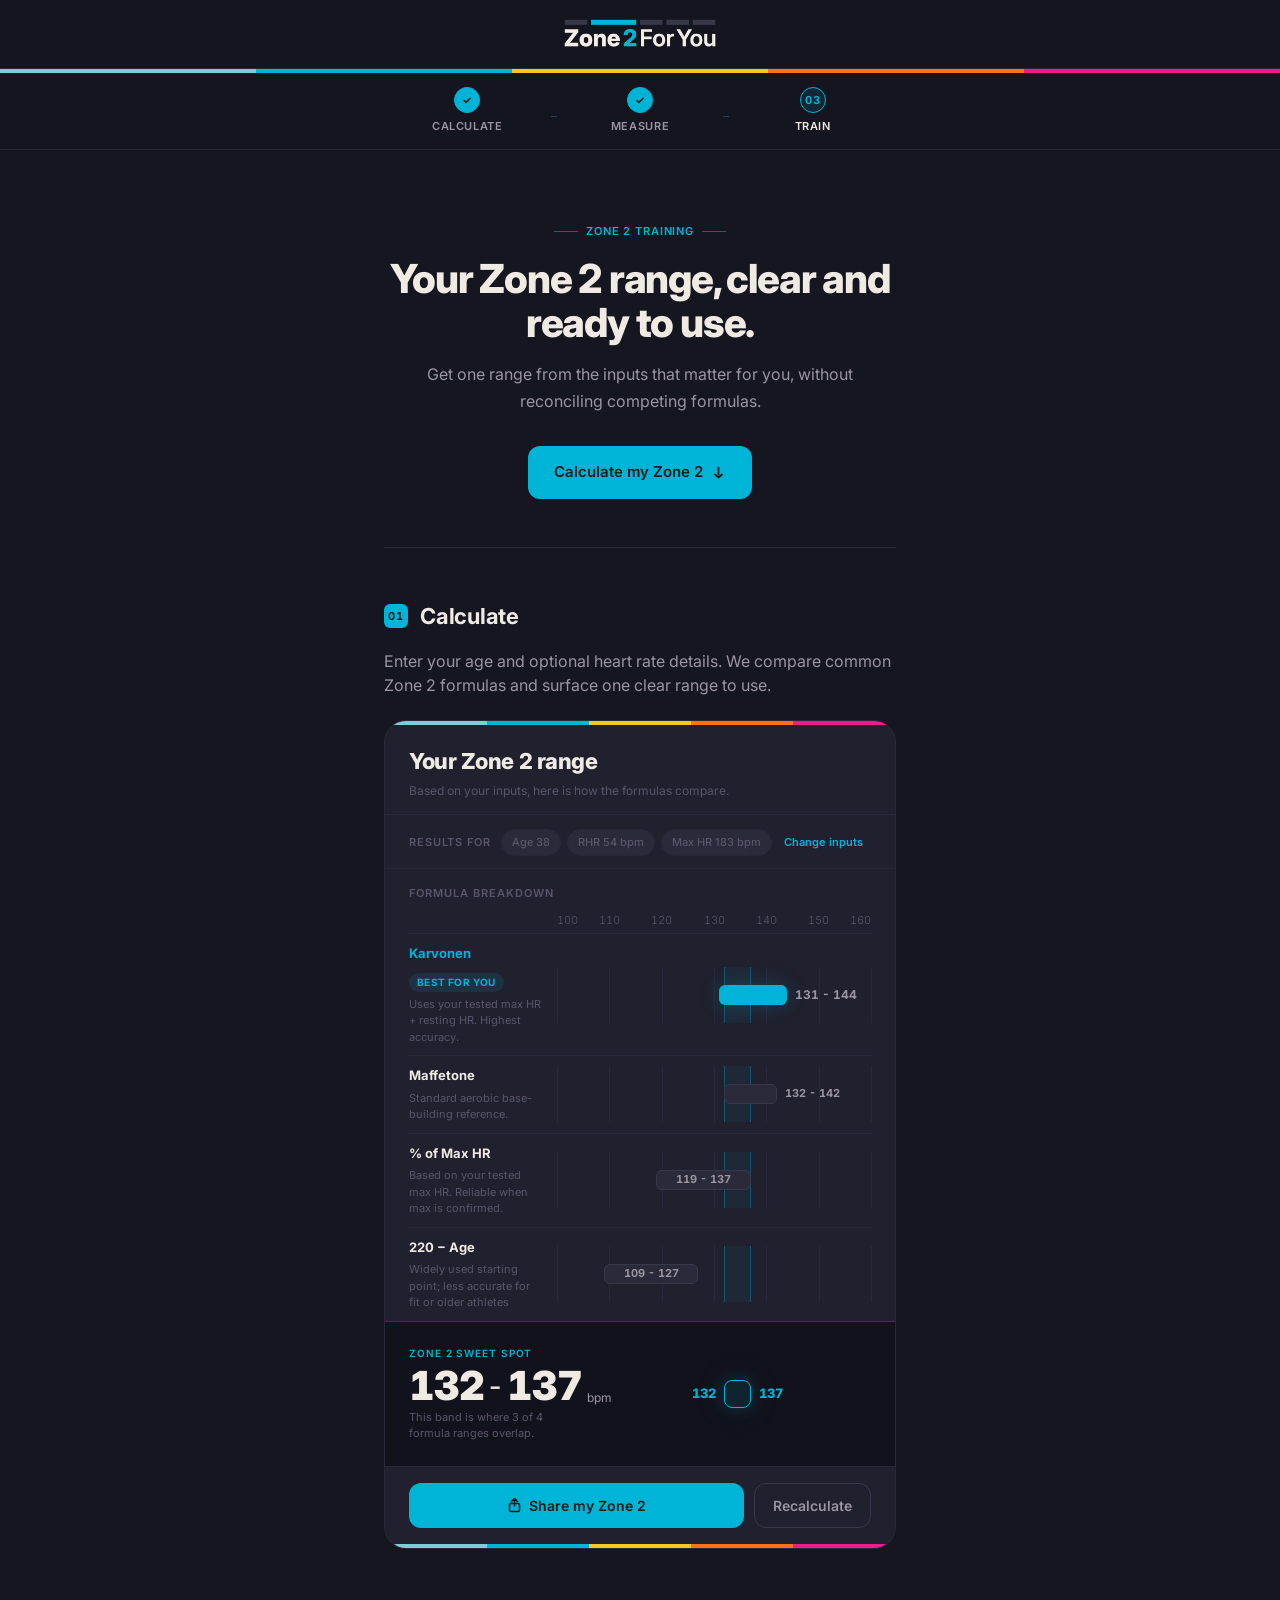
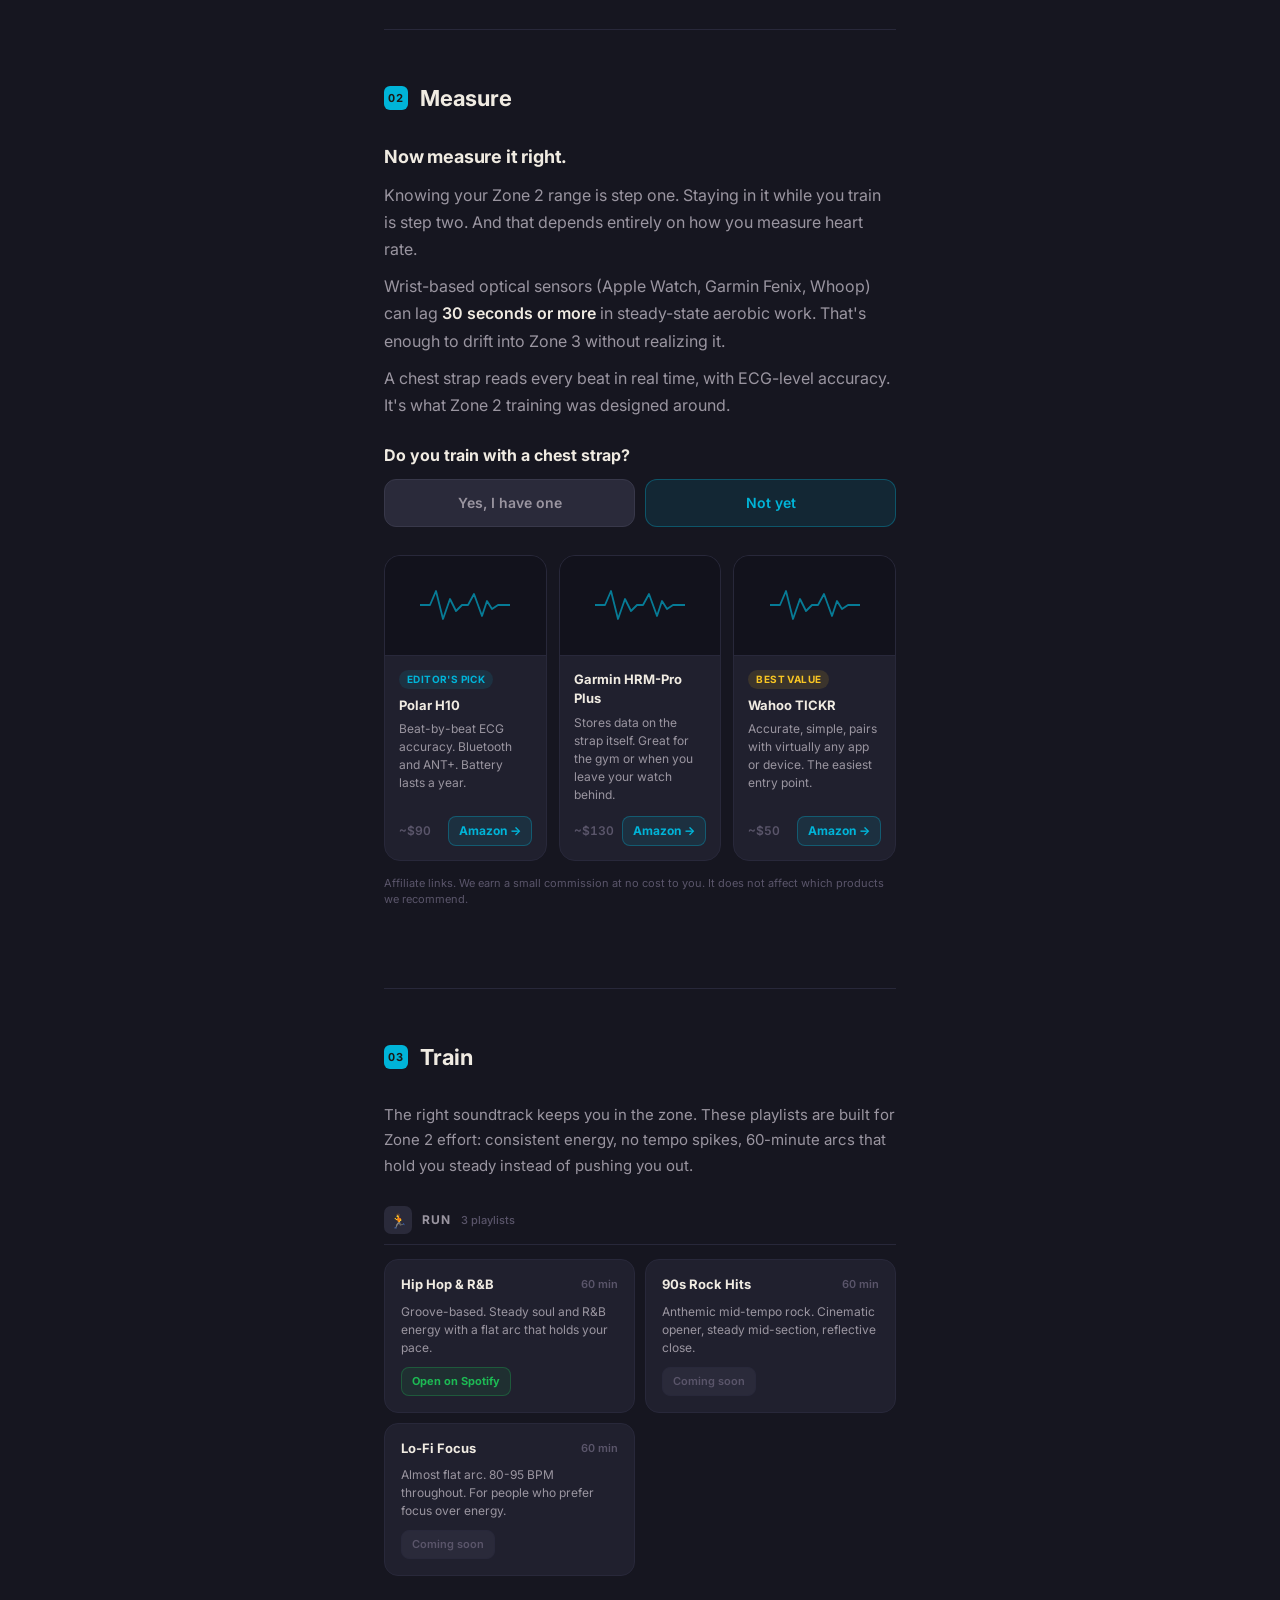
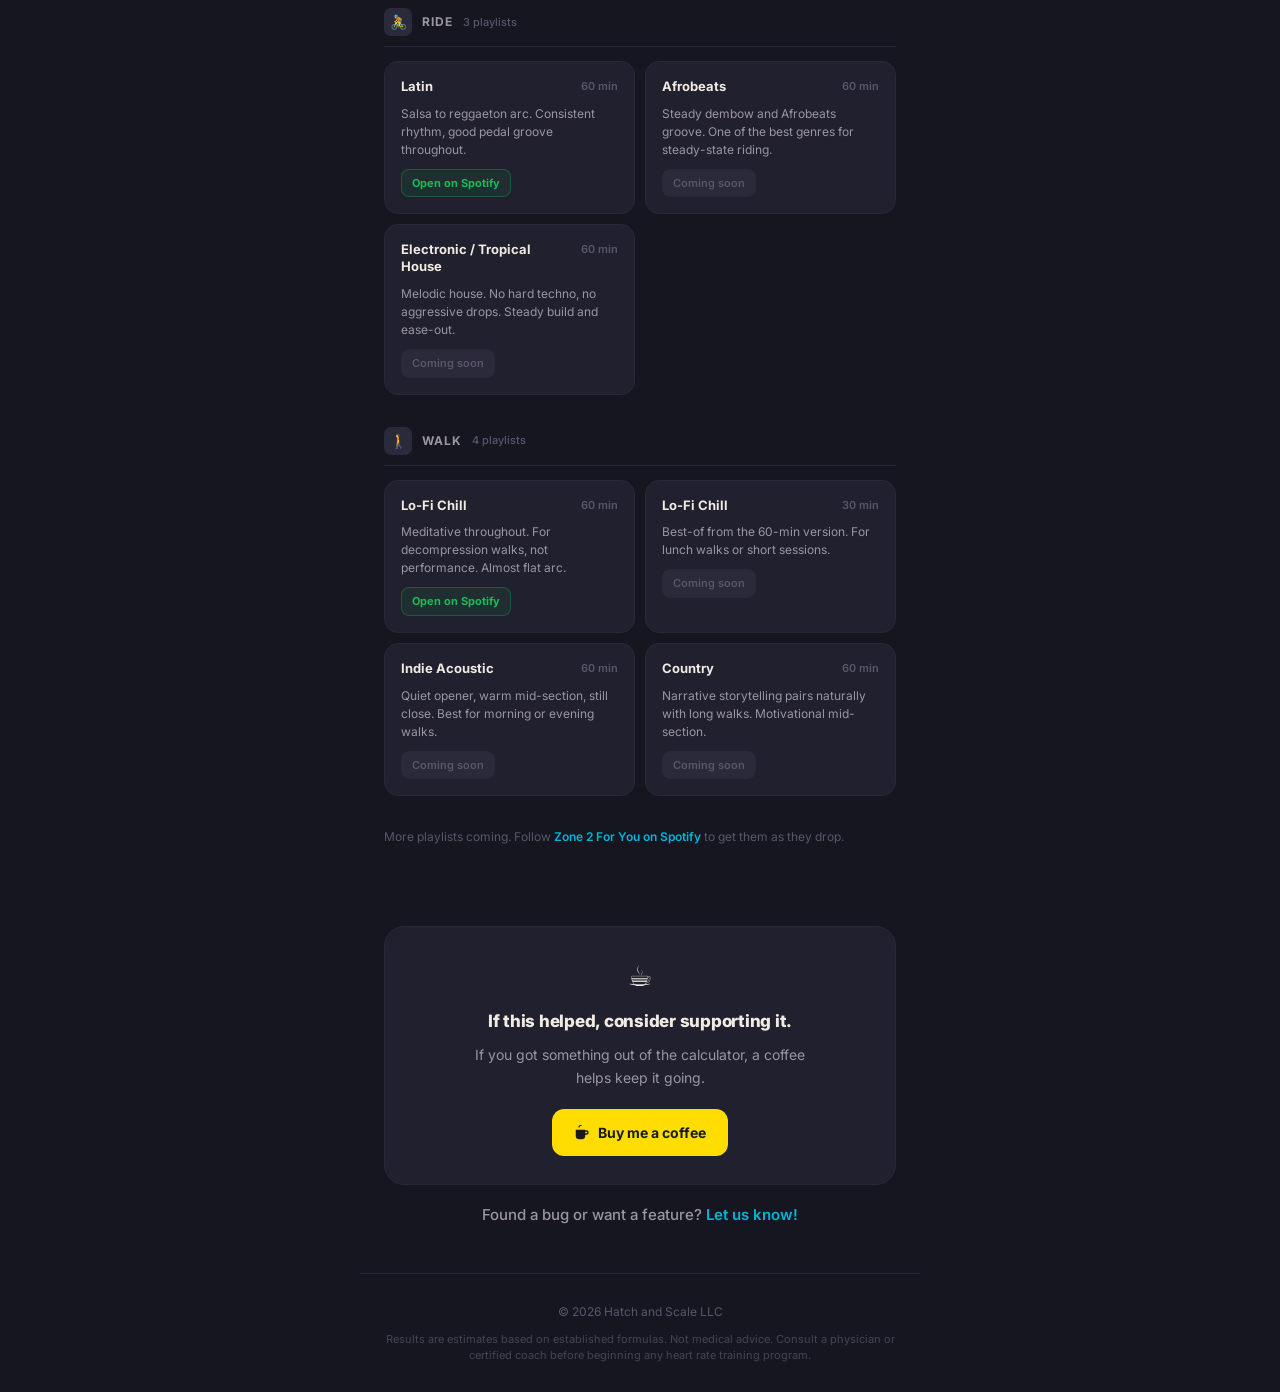
==== index.html @ 87454b79 "Create index.html" ====
<!DOCTYPE html>
<html lang="en">
<head>
  <meta charset="UTF-8">
  <meta name="viewport" content="width=device-width, initial-scale=1.0">
  <title>Zone 2 For You</title>
  <link rel="preconnect" href="https://fonts.googleapis.com">
  <link rel="preconnect" href="https://fonts.gstatic.com" crossorigin>
  <link href="https://fonts.googleapis.com/css2?family=Inter:opsz,wght@14..32,300..900&display=swap" rel="stylesheet">
  <style>
    /* ═══ Tokens: Brand/briefs/z24u-color-system + z24u-typography ═══ */
    :root {
      --z1-fill: #7DCCDA;
      --z2-fill: #00B4D8;
      --z3-fill: #F9C623;
      --z4-fill: #F97316;
      --z5-fill: #E91E8C;
      --zone-1: var(--z1-fill);
      --zone-2: var(--z2-fill);
      --zone-3: var(--z3-fill);
      --zone-4: var(--z4-fill);
      --zone-5: var(--z5-fill);
      --text-on-fill: #1C1814;

      --bg: #161620;
      --surface: #20202E;
      --surface-raised: #2A2A3A;
      --surface-inset: #12121C;
      --border: #38384A;
      --border-subtle: #28283A;
      --text-primary: #F0EBE2;
      --text-secondary: #9A95A0;
      --text-tertiary: #5A556A;

      --accent-primary: #00B4D8;
      --accent-primary-hover: #0096B8;
      --accent-primary-text: #00B4D8;
      --accent-primary-light: #B8EEFF;
      --accent-tint: rgba(0, 180, 216, 0.11);
      --accent-border: rgba(0, 180, 216, 0.32);
      --accent-glow: rgba(0, 180, 216, 0.22);
      --accent-consensus-bg: rgba(0, 180, 216, 0.055);

      --text-display: 40px;
      --text-heading-1: 28px;
      --text-heading-2: 22px;
      --text-heading-3: 18px;
      --text-body: 16px;
      --text-label: 14px;
      --text-small: 12px;
      --text-micro: 11px;

      --nav-height: 69px;
      --zstrip-h: 4px;
      --steps-bar-height: 68px;
      --site-header-h: calc(var(--nav-height) + var(--zstrip-h) + var(--steps-bar-height));
      --chart-meta-w: 148px;

      /* Legacy aliases (existing rules) */
      --t1: var(--text-primary);
      --t2: var(--text-secondary);
      --t3: var(--text-tertiary);
      --ac: var(--accent-primary);
      --ac-h: var(--accent-primary-hover);
      --surface-r: var(--surface-raised);
      --surface-i: var(--surface-inset);
      --bs: var(--border-subtle);
      --bm: var(--border);
      --ac-d: var(--accent-tint);
      --ac-b: var(--accent-border);
      --ac-g: var(--accent-glow);
      --ac-col: var(--accent-consensus-bg);
      --ac-cb: var(--accent-border);
    }
    *,*::before,*::after{box-sizing:border-box;margin:0;padding:0}
    html{
      scroll-behavior:smooth;
      scroll-padding-top:calc(var(--site-header-h) + 12px);
    }
    @media (prefers-reduced-motion: reduce) {
      html { scroll-behavior: auto; }
    }
    body{
      font-family:'Inter',system-ui,sans-serif;
      font-size:var(--text-body);
      line-height:1.5;
      background:var(--bg);
      color:var(--text-primary);
      -webkit-font-smoothing:antialiased;
    }
    :focus-visible{
      outline:2px solid var(--accent-primary);
      outline-offset:2px;
    }
    a:focus-visible, button:focus-visible{outline-offset:3px}

    /* ═══ Sticky site header (nav + zone strip + steps) ═══ */
    .site-header{
      position:sticky;top:0;z-index:100;
      background:var(--bg);
    }
    /* ═══ Zone strip ═══ */
    .zstrip{display:flex;height:var(--zstrip-h);flex-shrink:0}
    .zstrip div{flex:1}

    /* ═══ Nav ═══ */
    nav{
      display:flex;align-items:center;justify-content:center;
      min-height:var(--nav-height);
      padding:14px 24px;border-bottom:1px solid var(--border-subtle);
      background:rgba(22,22,32,.93);
      backdrop-filter:blur(12px);
    }
    .nav-logo{height:40px;width:auto;display:block}

    /* ═══ Steps bar ═══ */
    .steps-bar{
      border-bottom:1px solid var(--border-subtle);
      background:rgba(22,22,32,.95);
      backdrop-filter:blur(12px);
    }
    .steps-inner{
      max-width:560px;margin:0 auto;
      padding:14px 24px;
      display:grid;
      grid-template-columns:1fr auto 1fr auto 1fr;
      align-items:start;
    }
    .step{
      display:flex;flex-direction:column;align-items:center;gap:5px;
      text-decoration:none;justify-self:center;width:100%;
      max-width:120px;
    }
    .step-circle{
      width:26px;height:26px;border-radius:50%;
      background:var(--surface-r);border:1.5px solid var(--bm);
      display:flex;align-items:center;justify-content:center;
      transition:all .25s;
    }
    .step-icon{font-size:var(--text-micro);font-weight:700;color:var(--accent-primary);font-variant-numeric:tabular-nums;letter-spacing:.02em;transition:color .25s}
    .step-label{font-size:11px;font-weight:600;letter-spacing:.06em;text-transform:uppercase;color:var(--t3);white-space:nowrap;transition:color .25s}
    /* Current */
    .step--current .step-circle{border-color:var(--ac);background:var(--ac-d)}
    .step--current .step-label{color:var(--t1)}
    /* Done */
    .step--done .step-circle{background:var(--accent-primary);border-color:var(--accent-primary)}
    .step--done .step-icon{color:var(--text-on-fill)}
    .step--done .step-label{color:var(--t2)}
    /* Connector */
    .step-conn{
      height:1px;background:var(--bs);
      margin-top:12px;min-width:6px;align-self:center;
      transition:background .3s;
    }
    .step-conn--done{background:rgba(0,180,216,.35)}

    /* ═══ Hero ═══ */
    .hero{padding:clamp(40px,8vw,64px) 24px 48px;text-align:center;max-width:600px;margin:0 auto;scroll-margin-top:var(--site-header-h)}
    .hero-eyebrow{
      display:inline-flex;align-items:center;gap:8px;
      font-size:var(--text-micro);font-weight:600;letter-spacing:.08em;text-transform:uppercase;color:var(--accent-primary);margin-bottom:18px;
    }
    .hero-eyebrow::before,.hero-eyebrow::after{content:'';display:block;width:24px;height:1px;background:var(--accent-primary);opacity:.5}
    h1{
      font-size:clamp(26px,5vw,var(--text-display));
      font-weight:800;
      line-height:1.1;
      letter-spacing:-.02em;
      color:var(--text-primary);
      margin-bottom:16px;
    }
    @media (min-width: 480px) {
      h1 { letter-spacing: -0.03em; }
    }
    .hero-sub{font-size:clamp(14px,2.5vw,var(--text-body));font-weight:400;color:var(--text-secondary);line-height:1.65;margin-bottom:32px;max-width:440px;margin-left:auto;margin-right:auto}
    .hero-cta{
      display:inline-flex;align-items:center;gap:8px;
      background:var(--accent-primary);color:var(--text-on-fill);
      font-family:inherit;font-size:15px;font-weight:600;
      padding:15px 26px;border-radius:12px;text-decoration:none;border:none;cursor:pointer;
      min-height:44px;
    }
    .hero-cta:hover{background:var(--accent-primary-hover)}

    /* ═══ Section wrapper ═══ */
    .section{max-width:560px;margin:0 auto;padding:0 24px clamp(56px,10vw,80px);scroll-margin-top:calc(var(--site-header-h) + 8px)}
    .section-header{
      display:flex;align-items:center;gap:12px;
      margin-bottom:28px;padding-top:52px;border-top:1px solid var(--border-subtle);
    }
    .section-num{
      font-size:var(--text-micro);font-weight:700;letter-spacing:.08em;font-variant-numeric:tabular-nums;
      color:var(--text-on-fill);background:var(--accent-primary);
      width:24px;height:24px;border-radius:6px;
      display:inline-flex;align-items:center;justify-content:center;
      flex-shrink:0;
    }
    .section-title{font-size:var(--text-heading-2);font-weight:700;letter-spacing:-.01em;color:var(--text-primary)}
    .section-intro{font-size:var(--text-body);font-weight:400;color:var(--text-secondary);line-height:1.55;margin:-12px 0 22px;max-width:42em}
    .sep{height:1px;background:var(--bs)}

    /* ═══ Form card ═══ */
    .form-card{
      background:var(--surface);border:1px solid var(--bs);
      border-radius:20px;padding:24px;margin-bottom:20px;
    }
    .form-card.hidden{display:none}
    .form-card h2{font-size:var(--text-heading-3);font-weight:700;color:var(--text-primary);margin-bottom:22px}
    .fields{display:flex;flex-direction:column;gap:18px}
    .field{display:flex;flex-direction:column;gap:6px}
    .field-header{display:flex;align-items:center;justify-content:space-between}
    .field-label{font-size:var(--text-micro);font-weight:600;letter-spacing:.06em;text-transform:uppercase;color:var(--text-tertiary)}
    .field-opt{font-size:10px;font-weight:600;letter-spacing:.04em;text-transform:uppercase;color:var(--ac);background:var(--ac-d);padding:2px 7px;border-radius:100px}
    .input-row{
      display:flex;align-items:center;
      background:var(--surface-r);border:1px solid var(--bm);
      border-radius:10px;overflow:hidden;transition:border-color .15s;
    }
    .input-row:focus-within{border-color:var(--ac)}
    .field-input{
      flex:1;background:transparent;border:none;outline:none;
      font-family:inherit;font-size:20px;font-weight:600;
      font-variant-numeric:tabular-nums lining-nums;color:var(--t1);
      padding:11px 14px;min-width:0;
    }
    .field-input::placeholder{color:var(--t3);font-weight:400}
    .field-unit{font-size:13px;font-weight:500;color:var(--t3);padding:0 14px 0 0;white-space:nowrap}
    .field-hint{font-size:var(--text-small);font-weight:400;color:var(--text-tertiary);line-height:1.5}
    .form-actions{margin-top:24px}
    .btn-calc{
      width:100%;background:var(--accent-primary);color:var(--text-on-fill);border:none;
      border-radius:12px;font-family:inherit;font-size:15px;font-weight:600;
      padding:15px;cursor:pointer;margin-bottom:10px;
      min-height:48px;
    }
    .btn-calc:hover{background:var(--accent-primary-hover)}
    .privacy-note{font-size:var(--text-small);font-weight:400;color:var(--text-tertiary);text-align:center}

    /* ═══ Results card ═══ */
    #results{display:none}
    #results.visible{display:block}
    .results-card{background:var(--surface);border:1px solid var(--bs);border-radius:22px;overflow:hidden}

    .results-hd{padding:20px 24px 14px;border-bottom:1px solid var(--bs)}
    .results-hd h2{font-size:var(--text-heading-2);font-weight:800;letter-spacing:-.02em;color:var(--text-primary);margin-bottom:4px}
    .results-hd p{font-size:var(--text-small);font-weight:400;color:var(--text-tertiary)}
    .inputs-header{padding:14px 24px 12px;display:flex;align-items:center;gap:8px;flex-wrap:wrap}
    .inputs-label{font-size:11px;font-weight:600;letter-spacing:.08em;text-transform:uppercase;color:var(--t3);margin-right:2px}
    .chips{display:flex;gap:6px;flex-wrap:wrap}
    .chip{font-size:11px;font-weight:500;color:var(--t3);background:var(--surface-r);border:1px solid var(--bs);padding:4px 10px;border-radius:100px}
    .change-inputs{font-size:11px;font-weight:600;color:var(--ac);cursor:pointer;background:none;border:none;font-family:inherit;padding:0;margin-left:4px}
    .change-inputs:hover{color:var(--ac-h)}

    /* Breakdown: shared chart column via subgrid when supported */
    .breakdown{padding:16px 24px 0}
    .breakdown-hd{font-size:11px;font-weight:600;letter-spacing:.09em;text-transform:uppercase;color:var(--t3);margin-bottom:10px}
    .chart-layout{display:block}
    .chart-corner{display:none}
    .axis-row{display:flex;height:20px;margin-left:var(--chart-meta-w);position:relative;margin-bottom:2px}
    .rows-wrap{display:block;position:relative}
    @media (max-width:420px){
      :root{--chart-meta-w:118px}
      .meta{flex:0 0 118px;padding-right:8px}
      .fn{font-size:12px}
    }
    @supports (grid-template-columns:subgrid){
      .chart-layout{
        display:grid;
        grid-template-columns:var(--chart-meta-w) minmax(0,1fr);
        align-items:stretch;
      }
      .chart-corner{
        display:block;
        grid-column:1;
        grid-row:1;
        min-height:1px;
      }
      .axis-row{
        grid-column:2;
        grid-row:1;
        margin-left:0;
        align-self:end;
      }
      .rows-wrap{display:contents;position:static}
    }
    .axis-inner{position:absolute;inset:0}
    .axis-tick{
      position:absolute;bottom:3px;
      font-size:var(--text-micro);font-weight:300;font-variant-numeric:tabular-nums;color:var(--text-tertiary);
      transform:translateX(-50%);white-space:nowrap;
    }
    .axis-tick:first-child{transform:translateX(0)}
    .axis-tick:last-child{transform:translateX(-100%)}

    .row{
      display:flex;align-items:center;border-top:1px solid var(--bs);min-height:56px;
    }
    @supports (grid-template-columns:subgrid){
      .row{
        display:grid;
        grid-template-columns:subgrid;
        grid-column:1 / -1;
        align-items:center;
      }
    }
    .row.locked{opacity:.4}
    .meta{flex:0 0 var(--chart-meta-w);padding:10px 14px 10px 0}
    .fn{font-size:13px;font-weight:700;color:var(--text-primary);display:block;margin-bottom:4px}
    .row.featured .fn{color:var(--accent-primary)}
    .tag{display:inline-flex;align-items:center;font-size:10px;font-weight:700;letter-spacing:.04em;text-transform:uppercase;border-radius:100px;padding:2px 8px;margin-bottom:4px}
    .tag-best{background:var(--ac-d);color:var(--ac)}
    .fhint{font-size:11px;font-weight:400;color:var(--t3);display:block}

    .ba{flex:1;position:relative;height:56px;min-width:0;overflow:visible}
    .row:has(.b-slot.b-slot--below) .ba{padding-bottom:22px}
    .row:has(.b-slot.b-slot--below){min-height:72px;align-items:flex-start}
    .row:has(.b-slot.b-slot--below) .meta{padding-top:12px}
    .consensus-col{position:absolute;top:0;bottom:0;background:var(--ac-col);border-left:1px solid var(--ac-cb);border-right:1px solid var(--ac-cb);z-index:0}
    .gl{position:absolute;top:0;bottom:0;width:1px;background:var(--bs);z-index:1}
    .bt{position:absolute;inset:0;z-index:2}
    .b-slot{position:absolute;top:0;bottom:0}
    .b-visual{
      position:absolute;left:0;right:0;top:50%;transform:translateY(-50%);
      height:20px;border-radius:6px;
      box-sizing:border-box;
    }
    .row.featured .b-visual{background:var(--accent-primary);box-shadow:0 0 20px var(--accent-glow)}
    .row:not(.featured):not(.locked) .b-visual{background:var(--surface-r);border:1px solid var(--bm)}
    .b-value{
      font-size:11px;font-weight:700;font-variant-numeric:tabular-nums lining-nums;
      white-space:nowrap;line-height:1.2;pointer-events:none;
    }
    .b-value--inside{
      position:absolute;left:0;right:0;top:50%;transform:translateY(-50%);
      display:flex;align-items:center;justify-content:center;
    }
    .b-value--outside{
      display:none;position:absolute;color:var(--text-secondary);
    }
    .b-slot.is-narrow .b-value--inside{visibility:hidden}
    .b-slot--below .b-value--outside{
      display:block;left:50%;top:100%;transform:translateX(-50%);margin-top:5px;
    }
    .b-slot--left .b-value--outside{
      display:block;right:100%;top:50%;transform:translateY(-50%);margin-right:8px;left:auto;
    }
    .b-slot--right .b-value--outside{
      display:block;left:100%;top:50%;transform:translateY(-50%);margin-left:8px;
    }
    .row.featured .b-value--inside{color:var(--text-on-fill);font-size:var(--text-small)}
    .row.featured .b-value--outside{color:var(--text-secondary);font-size:var(--text-small)}
    .row:not(.featured) .b-value--inside,.row:not(.featured) .b-value--outside{color:var(--text-secondary)}

    /* Sweet spot */
    .sweet-spot{
      display:flex;align-items:center;
      background:var(--surface-i);border-top:1px solid var(--ac-b);
      margin:0 -24px;width:calc(100% + 48px);
      min-height:80px;padding:14px 24px;
    }
    .ss-meta{
      flex:0 0 var(--chart-meta-w);
      padding:10px 14px 10px 0;
    }
    @supports (grid-template-columns:subgrid){
      .sweet-spot{
        display:grid;
        grid-template-columns:subgrid;
        grid-column:1 / -1;
      }
    }
    .ss-eyebrow{font-size:10px;font-weight:600;letter-spacing:.09em;text-transform:uppercase;color:var(--ac);display:block;margin-bottom:5px}
    .ss-nums{display:flex;align-items:center;margin-bottom:3px;line-height:1}
    .ss-n{
      font-size:clamp(28px,7vw,40px);
      font-weight:900;
      letter-spacing:-.03em;
      font-variant-numeric:tabular-nums lining-nums;
      color:var(--text-primary);
    }
    .ss-dash{
      font-size:clamp(22px,5vw,28px);font-weight:500;color:var(--text-primary);
      margin:0 6px;align-self:center;opacity:.95;
    }
    .ss-unit{font-size:12px;font-weight:400;color:var(--t2);margin-left:5px;align-self:flex-end;padding-bottom:2px}
    .ss-hint{font-size:11px;font-weight:400;color:var(--t3);display:block}
    .ss-ba{flex:1;position:relative;height:80px;min-width:0}
    .ss-ba .bt{position:absolute;left:0;right:0;top:0;bottom:0;width:100%;height:100%}
    .ss-bar{
      position:absolute;top:50%;margin-top:-14px;
      height:28px;border-radius:8px;box-sizing:border-box;
      background:var(--ac-d);border:1.5px solid var(--ac);
      box-shadow:0 0 16px var(--ac-g),0 0 40px rgba(0,180,216,.09);z-index:2;
    }
    .ss-bpm{
      position:absolute;top:50%;
      font-size:13px;font-weight:800;font-variant-numeric:tabular-nums lining-nums;
      color:var(--accent-primary);white-space:nowrap;z-index:3;
      /* vertical center is handled by JS setting top:50% and this transform: */
    }
    .ss-bpm-l{transform:translateY(-50%) translateX(calc(-100% - 8px))}
    .ss-bpm-r{transform:translateY(-50%) translateX(8px)}

    /* Card CTA */
    .card-cta{padding:16px 24px;border-top:1px solid var(--bs);display:flex;gap:10px}
    .btn-share{flex:1;background:var(--accent-primary);color:var(--text-on-fill);border:none;border-radius:12px;font-family:inherit;font-size:var(--text-label);font-weight:600;padding:13px 12px;cursor:pointer;display:flex;align-items:center;justify-content:center;gap:7px;min-height:44px}
    .btn-share:hover{background:var(--accent-primary-hover)}
    .btn-recalc{background:transparent;color:var(--text-secondary);border:1px solid var(--border);border-radius:12px;font-family:inherit;font-size:var(--text-label);font-weight:600;padding:13px 18px;cursor:pointer;white-space:nowrap;min-height:44px}
    @media (max-width:479px){
      .card-cta{flex-direction:column;align-items:stretch}
      .btn-recalc{width:100%}
    }

    /* ═══ Measure ═══ */
    .measure-intro h3{font-size:var(--text-heading-3);font-weight:700;color:var(--text-primary);margin-bottom:12px;letter-spacing:-.01em}
    .measure-intro p{font-size:var(--text-body);font-weight:400;color:var(--text-secondary);line-height:1.7;margin-bottom:10px}
    .measure-intro strong{color:var(--text-primary);font-weight:600}
    .strap-q{font-size:var(--text-body);font-weight:700;color:var(--text-primary);margin:24px 0 12px}
    .toggle-group{display:flex;gap:10px;margin-bottom:28px}
    .toggle-group--experience{flex-direction:column;align-items:stretch}
    @media (min-width:480px){
      .toggle-group--experience{flex-direction:row;flex-wrap:nowrap}
    }
    .toggle-btn{
      flex:1;background:var(--surface-raised);color:var(--text-secondary);
      border:1px solid var(--border);border-radius:12px;
      font-family:inherit;font-size:var(--text-label);font-weight:600;padding:14px 12px;cursor:pointer;
      min-height:44px;line-height:1.25;
    }
    .toggle-btn.active{background:var(--accent-tint);color:var(--accent-primary);border-color:var(--accent-border)}
    .tips-card{display:none;background:var(--surface);border:1px solid var(--bs);border-radius:16px;padding:22px}
    .tips-card.visible{display:block}
    .tips-card h4{font-size:15px;font-weight:700;color:var(--t1);margin-bottom:12px}
    .tips-list{list-style:none;display:flex;flex-direction:column;gap:10px}
    .tips-list li{font-size:14px;font-weight:400;color:var(--t2);line-height:1.5;padding-left:20px;position:relative}
    .tips-list li::before{content:'→';position:absolute;left:0;color:var(--ac);font-size:12px}

    /* Product grid */
    .product-grid{display:none;flex-direction:column;gap:12px}
    .product-grid.visible{display:flex}
    @media(min-width:480px){.product-grid.visible{display:grid;grid-template-columns:repeat(3,1fr)}}
    .product-card{background:var(--surface);border:1px solid var(--bs);border-radius:16px;overflow:hidden;display:flex;flex-direction:column}
    .product-img{background:var(--surface-i);height:100px;display:flex;align-items:center;justify-content:center;border-bottom:1px solid var(--bs)}
    .product-body{padding:14px;display:flex;flex-direction:column;flex:1}
    .product-badge{display:inline-flex;align-items:center;font-size:10px;font-weight:700;letter-spacing:.04em;text-transform:uppercase;border-radius:100px;padding:2px 8px;margin-bottom:7px;align-self:flex-start}
    .badge-pick{background:var(--ac-d);color:var(--ac)}
    .badge-value{background:rgba(249,198,35,.12);color:var(--zone-3)}
    .product-name{font-size:13px;font-weight:700;color:var(--t1);margin-bottom:5px}
    .product-desc{font-size:12px;font-weight:400;color:var(--t2);line-height:1.5;margin-bottom:12px;flex:1}
    .product-footer{display:flex;align-items:center;justify-content:space-between}
    .product-price{font-size:12px;font-weight:600;color:var(--t3);font-variant-numeric:tabular-nums}
    .btn-buy{font-size:12px;font-weight:700;color:var(--ac);text-decoration:none;background:var(--ac-d);border:1px solid var(--ac-b);border-radius:8px;padding:5px 10px;white-space:nowrap}
    .affiliate-note{font-size:11px;font-weight:400;color:var(--t3);margin-top:14px;line-height:1.5}

    /* ═══ Train / Playlists ═══ */
    .train-intro{font-size:15px;font-weight:400;color:var(--t2);line-height:1.7;margin-bottom:28px}
    .activity-group{margin-bottom:32px}
    .activity-header{
      display:flex;align-items:center;gap:10px;margin-bottom:14px;
      padding-bottom:10px;border-bottom:1px solid var(--bs);
    }
    .activity-icon{
      width:28px;height:28px;border-radius:7px;background:var(--surface-r);
      display:flex;align-items:center;justify-content:center;
      font-size:14px;
    }
    .activity-label{font-size:12px;font-weight:700;letter-spacing:.08em;text-transform:uppercase;color:var(--t2)}
    .activity-count{font-size:11px;font-weight:500;color:var(--t3)}

    .playlist-grid{display:flex;flex-direction:column;gap:10px}
    @media(min-width:400px){.playlist-grid{display:grid;grid-template-columns:repeat(2,1fr);gap:10px}}

    .pl-card{background:var(--surface);border:1px solid var(--bs);border-radius:14px;padding:16px;display:flex;flex-direction:column;gap:10px}
    .pl-top{display:flex;align-items:flex-start;justify-content:space-between;gap:8px}
    .pl-name{font-size:13px;font-weight:700;color:var(--t1);line-height:1.3}
    .pl-duration{font-size:11px;font-weight:600;color:var(--t3);font-variant-numeric:tabular-nums;white-space:nowrap}
    .pl-desc{font-size:12px;font-weight:400;color:var(--t2);line-height:1.5}
    .pl-footer{display:flex;align-items:center;justify-content:space-between}
    .btn-spotify{
      font-size:11px;font-weight:700;color:#1DB954;
      background:rgba(29,185,84,.1);border:1px solid rgba(29,185,84,.3);
      border-radius:8px;padding:5px 10px;text-decoration:none;white-space:nowrap;
    }
    .btn-soon{font-size:11px;font-weight:600;color:var(--t3);background:var(--surface-r);border:1px solid var(--bs);border-radius:8px;padding:5px 10px;white-space:nowrap;cursor:default}

    .pl-coming-note{font-size:var(--text-small);font-weight:400;color:var(--text-tertiary);margin-top:4px}
    .pl-spotify-inline{color:var(--accent-primary);text-decoration:none;font-weight:600}
    .pl-spotify-inline:hover{color:var(--accent-primary-hover)}

    .spotify-link{
      display:inline-flex;align-items:center;gap:8px;margin-top:8px;
      font-size:13px;font-weight:600;color:var(--ac);text-decoration:none;
    }
    .spotify-link:hover{color:var(--ac-h)}

    /* ═══ Support / Tip ═══ */
    .support-wrap{max-width:560px;margin:0 auto;padding:0 24px 48px}
    .support-card{
      background:var(--surface);border:1px solid var(--bs);border-radius:20px;
      padding:28px 24px;text-align:center;
    }
    .support-icon{font-size:28px;margin-bottom:12px;display:block}
    .support-card h3{font-size:17px;font-weight:800;letter-spacing:-.015em;color:var(--t1);margin-bottom:8px}
    .support-card p{font-size:14px;font-weight:400;color:var(--t2);line-height:1.65;margin-bottom:20px;max-width:340px;margin-left:auto;margin-right:auto}
    .btn-bmc{
      display:inline-flex;align-items:center;gap:8px;
      background:#FFDD00;color:#1a1a1a;
      font-family:inherit;font-size:14px;font-weight:700;
      padding:13px 22px;border-radius:12px;text-decoration:none;border:none;cursor:pointer;
    }
    .btn-bmc:hover{background:#f0ce00}
    .btn-bmc svg{flex-shrink:0}

    /* ═══ Footer ═══ */
    .prefooter-feedback{
      text-align:center;margin:20px auto 0;padding:0 8px;
      max-width:340px;width:100%;
    }
    .prefooter-feedback p{
      font-size:15px;font-weight:500;color:var(--text-secondary);
      line-height:1.3;white-space:nowrap;
    }
    @media (max-width:380px){
      .prefooter-feedback p{font-size:12px;letter-spacing:-0.02em}
    }
    .prefooter-feedback a{color:var(--accent-primary);font-weight:600;text-decoration:none}
    .prefooter-feedback a:hover{color:var(--accent-primary-hover);text-decoration:underline}
    footer{border-top:1px solid var(--bs);padding:28px 24px;text-align:center;max-width:560px;margin:0 auto}
    .footer-copy{font-size:12px;font-weight:400;color:var(--t3);line-height:1.6}
    .footer-disc{font-size:11px;color:var(--t3);margin-top:10px;line-height:1.5;opacity:.7}
  </style>
</head>
<body>

<header class="site-header">
<!-- ══ Nav ══ -->
<nav>
  <!--
    Logo file: Brand/logo/logo dark.png
    The space in the filename requires %20 encoding in HTML src attributes.
  -->
  <img class="nav-logo" src="[data-uri]" alt="Zone 2 For You">
</nav>

<!-- ══ Zone strip ══ -->
<div class="zstrip">
  <div style="background:var(--zone-1)"></div><div style="background:var(--zone-2)"></div>
  <div style="background:var(--zone-3)"></div><div style="background:var(--zone-4)"></div>
  <div style="background:var(--zone-5)"></div>
</div>

<!-- ══ Step progress bar ══ -->
<div class="steps-bar">
  <div class="steps-inner">
    <a class="step step--current" id="step-1" href="#calculate">
      <div class="step-circle"><span class="step-icon">01</span></div>
      <span class="step-label">Calculate</span>
    </a>
    <div class="step-conn" id="conn-1-2"></div>
    <a class="step" id="step-2" href="#measure">
      <div class="step-circle"><span class="step-icon">02</span></div>
      <span class="step-label">Measure</span>
    </a>
    <div class="step-conn" id="conn-2-3"></div>
    <a class="step" id="step-3" href="#train">
      <div class="step-circle"><span class="step-icon">03</span></div>
      <span class="step-label">Train</span>
    </a>
  </div>
</div>
</header>

<!-- ══ Hero ══ -->
<section class="hero">
  <div class="hero-eyebrow">Zone 2 Training</div>
  <h1>Your Zone 2 range, clear and ready to use.</h1>
  <p class="hero-sub">Get one range from the inputs that matter for you, without reconciling competing formulas.</p>
  <a href="#calculate" class="hero-cta">
    Calculate my Zone 2
    <svg width="15" height="15" viewBox="0 0 15 15" fill="none" aria-hidden="true">
      <path d="M7.5 2.5v7M4 9.5l3.5 3 3.5-3" stroke="currentColor" stroke-width="1.75" stroke-linecap="round" stroke-linejoin="round"/>
    </svg>
  </a>
</section>

<!-- ══════════════════════════════════
     SECTION 01: CALCULATE
     State A: Form (default)
     State B: Results (after submit)
     Only one is visible at a time.
══════════════════════════════════ -->
<div class="section" id="calculate">
  <div class="section-header">
    <span class="section-num">01</span>
    <span class="section-title">Calculate</span>
  </div>
  <p class="section-intro">Enter your age and optional heart rate details. We compare common Zone 2 formulas and surface one clear range to use.</p>

  <!-- State A: Input form -->
  <div class="form-card" id="form-card">
    <h2>Enter your numbers</h2>
    <div class="fields">
      <div class="field">
        <div class="field-header">
          <label class="field-label" for="age">Age</label>
        </div>
        <div class="input-row">
          <input class="field-input" type="number" id="age" min="15" max="80" placeholder="38" inputmode="numeric" value="38">
          <span class="field-unit">years</span>
        </div>
        <span class="field-hint">Used by every formula.</span>
      </div>

      <div class="field">
        <div class="field-header">
          <label class="field-label" for="rhr">Resting Heart Rate</label>
          <span class="field-opt">Optional</span>
        </div>
        <div class="input-row">
          <input class="field-input" type="number" id="rhr" min="30" max="100" placeholder="Optional" inputmode="numeric" value="54">
          <span class="field-unit">bpm</span>
        </div>
        <span class="field-hint">Measure first thing in the morning before getting up. Unlocks Karvonen, the most personalized formula.</span>
      </div>

      <div class="field">
        <div class="field-header">
          <label class="field-label" for="maxhr">Max Heart Rate</label>
          <span class="field-opt">Optional</span>
        </div>
        <div class="input-row">
          <input class="field-input" type="number" id="maxhr" min="130" max="220" placeholder="Optional" inputmode="numeric" value="183">
          <span class="field-unit">bpm</span>
        </div>
        <span class="field-hint">From a lab test or a true all-out effort. If unknown, we estimate with 220 minus Age.</span>
      </div>

      <div class="field">
        <div class="field-header">
          <label class="field-label">Training Experience</label>
        </div>
        <div class="toggle-group toggle-group--experience" style="margin-bottom:0">
          <button type="button" class="toggle-btn" id="fit-beginner" onclick="setFitness('beginner')">Starting out</button>
          <button type="button" class="toggle-btn active" id="fit-intermediate" onclick="setFitness('intermediate')">1&ndash;2 years</button>
          <button type="button" class="toggle-btn" id="fit-advanced" onclick="setFitness('advanced')">2+ years consistent</button>
        </div>
        <span class="field-hint">Used to recommend the right formula for your situation and adjust the Maffetone range.</span>
      </div>
    </div>
    <div class="form-actions">
      <button type="button" class="btn-calc" onclick="calculate()">Calculate my Zone 2</button>
      <p class="privacy-note">Your data never leaves your browser.</p>
    </div>
  </div>

  <!-- State B: Results chart -->
  <div id="results">
    <div class="results-card">
      <div class="zstrip">
        <div style="background:var(--zone-1)"></div><div style="background:var(--zone-2)"></div>
        <div style="background:var(--zone-3)"></div><div style="background:var(--zone-4)"></div>
        <div style="background:var(--zone-5)"></div>
      </div>

      <div class="results-hd">
        <h2>Your Zone 2 range</h2>
        <p>Based on your inputs, here is how the formulas compare.</p>
      </div>

      <div class="inputs-header">
        <span class="inputs-label">Results for</span>
        <div class="chips" id="chips"></div>
        <button type="button" class="change-inputs" onclick="backToForm()">Change inputs</button>
      </div>
      <div class="sep"></div>

      <div class="breakdown">
        <div class="breakdown-hd">Formula breakdown</div>
        <div class="chart-layout">
          <div class="chart-corner" aria-hidden="true"></div>
          <div class="axis-row"><div class="axis-inner" id="axis-inner"></div></div>
          <div class="rows-wrap" id="formula-rows"></div>
          <div class="sweet-spot">
            <div class="ss-meta">
              <span class="ss-eyebrow">Zone 2 Sweet Spot</span>
              <div class="ss-nums">
                <span class="ss-n" id="ss-n-lo">–</span>
                <span class="ss-dash">-</span>
                <span class="ss-n" id="ss-n-hi">–</span>
                <span class="ss-unit">bpm</span>
              </div>
              <span class="ss-hint" id="ss-hint"></span>
            </div>
            <div class="ss-ba" id="ss-ba">
              <span class="ss-bpm ss-bpm-l" id="ss-bpm-l"></span>
              <span class="ss-bpm ss-bpm-r" id="ss-bpm-r"></span>
              <div class="bt"><div class="ss-bar" id="ss-bar"></div></div>
            </div>
          </div>
        </div>
      </div>

      <div class="card-cta">
        <button type="button" class="btn-share" id="btn-share" onclick="shareZone2()">
          <svg width="15" height="15" viewBox="0 0 15 15" fill="none" style="flex-shrink:0" aria-hidden="true">
            <rect x="2.5" y="5.5" width="10" height="8" rx="1.5" stroke="currentColor" stroke-width="1.6"/>
            <path d="M7.5 1v7M4.5 3.5l3-3 3 3" stroke="currentColor" stroke-width="1.6" stroke-linecap="round" stroke-linejoin="round"/>
          </svg>
          <span class="btn-share-label">Share my Zone 2</span>
        </button>
        <button type="button" class="btn-recalc" onclick="backToForm()">Recalculate</button>
      </div>

      <div class="zstrip">
        <div style="background:var(--zone-1)"></div><div style="background:var(--zone-2)"></div>
        <div style="background:var(--zone-3)"></div><div style="background:var(--zone-4)"></div>
        <div style="background:var(--zone-5)"></div>
      </div>
    </div>
  </div>
</div>

<!-- ══════════════════════════════════
     SECTION 02: MEASURE
══════════════════════════════════ -->
<div class="section" id="measure">
  <div class="section-header">
    <span class="section-num">02</span>
    <span class="section-title">Measure</span>
  </div>

  <div class="measure-intro">
    <h3>Now measure it right.</h3>
    <p>Knowing your Zone 2 range is step one. Staying in it while you train is step two. And that depends entirely on how you measure heart rate.</p>
    <p>Wrist-based optical sensors (Apple Watch, Garmin Fenix, Whoop) can lag <strong>30 seconds or more</strong> in steady-state aerobic work. That's enough to drift into Zone 3 without realizing it.</p>
    <p>A chest strap reads every beat in real time, with ECG-level accuracy. It's what Zone 2 training was designed around.</p>
  </div>

  <p class="strap-q">Do you train with a chest strap?</p>
  <div class="toggle-group">
    <button type="button" class="toggle-btn" id="btn-has-strap" onclick="setHasStrap(true)">Yes, I have one</button>
    <button type="button" class="toggle-btn active" id="btn-no-strap" onclick="setHasStrap(false)">Not yet</button>
  </div>

  <div class="tips-card" id="tips-card">
    <h4>A few things to check.</h4>
    <ul class="tips-list">
      <li>Wet the electrodes before each session. Dry skin causes signal dropouts.</li>
      <li>Wear it snug, just below the pectoral muscles. It should not bounce.</li>
      <li>In Garmin and Apple Watch: set HR source to the external strap before starting your activity.</li>
      <li>Give it 2 minutes to stabilize before trusting the reading.</li>
    </ul>
  </div>

  <div class="product-grid visible" id="product-grid">
    <div class="product-card">
      <div class="product-img">
        <svg width="90" height="36" viewBox="0 0 90 36" fill="none">
          <polyline points="0,18 10,18 16,4 23,32 30,12 36,24 42,18 48,18 54,7 62,29 67,14 72,22 78,18 90,18"
            stroke="#00B4D8" stroke-width="1.8" stroke-linejoin="round" stroke-linecap="round" opacity="0.65"/>
        </svg>
      </div>
      <div class="product-body">
        <span class="product-badge badge-pick">Editor's pick</span>
        <p class="product-name">Polar H10</p>
        <p class="product-desc">Beat-by-beat ECG accuracy. Bluetooth and ANT+. Battery lasts a year.</p>
        <div class="product-footer">
          <span class="product-price">~$90</span>
          <a class="btn-buy" href="#" onclick="return false">Amazon →</a>
        </div>
      </div>
    </div>

    <div class="product-card">
      <div class="product-img">
        <svg width="90" height="36" viewBox="0 0 90 36" fill="none">
          <polyline points="0,18 10,18 16,4 23,32 30,12 36,24 42,18 48,18 54,7 62,29 67,14 72,22 78,18 90,18"
            stroke="#00B4D8" stroke-width="1.8" stroke-linejoin="round" stroke-linecap="round" opacity="0.65"/>
        </svg>
      </div>
      <div class="product-body">
        <p class="product-name">Garmin HRM-Pro Plus</p>
        <p class="product-desc">Stores data on the strap itself. Great for the gym or when you leave your watch behind.</p>
        <div class="product-footer">
          <span class="product-price">~$130</span>
          <a class="btn-buy" href="#" onclick="return false">Amazon →</a>
        </div>
      </div>
    </div>

    <div class="product-card">
      <div class="product-img">
        <svg width="90" height="36" viewBox="0 0 90 36" fill="none">
          <polyline points="0,18 10,18 16,4 23,32 30,12 36,24 42,18 48,18 54,7 62,29 67,14 72,22 78,18 90,18"
            stroke="#00B4D8" stroke-width="1.8" stroke-linejoin="round" stroke-linecap="round" opacity="0.65"/>
        </svg>
      </div>
      <div class="product-body">
        <span class="product-badge badge-value">Best value</span>
        <p class="product-name">Wahoo TICKR</p>
        <p class="product-desc">Accurate, simple, pairs with virtually any app or device. The easiest entry point.</p>
        <div class="product-footer">
          <span class="product-price">~$50</span>
          <a class="btn-buy" href="#" onclick="return false">Amazon →</a>
        </div>
      </div>
    </div>
  </div>

  <p class="affiliate-note" id="aff-note">Affiliate links. We earn a small commission at no cost to you. It does not affect which products we recommend.</p>
</div>

<!-- ══════════════════════════════════
     SECTION 03: TRAIN
     Curated playlists for Zone 2 sessions.
     Organized by activity. Built to match Zone 2 effort:
     flat energy arc, no spikes, 60-minute sessions.
══════════════════════════════════ -->
<div class="section" id="train">
  <div class="section-header">
    <span class="section-num">03</span>
    <span class="section-title">Train</span>
  </div>

  <p class="train-intro">
    The right soundtrack keeps you in the zone. These playlists are built for Zone 2 effort: consistent energy, no tempo spikes, 60-minute arcs that hold you steady instead of pushing you out.
  </p>

  <!-- Run -->
  <div class="activity-group">
    <div class="activity-header">
      <div class="activity-icon">🏃</div>
      <span class="activity-label">Run</span>
      <span class="activity-count">3 playlists</span>
    </div>
    <div class="playlist-grid">
      <div class="pl-card">
        <div class="pl-top">
          <span class="pl-name">Hip Hop &amp; R&amp;B</span>
          <span class="pl-duration">60 min</span>
        </div>
        <p class="pl-desc">Groove-based. Steady soul and R&B energy with a flat arc that holds your pace.</p>
        <div class="pl-footer">
          <a class="btn-spotify" href="https://open.spotify.com" target="_blank">Open on Spotify</a>
        </div>
      </div>
      <div class="pl-card">
        <div class="pl-top">
          <span class="pl-name">90s Rock Hits</span>
          <span class="pl-duration">60 min</span>
        </div>
        <p class="pl-desc">Anthemic mid-tempo rock. Cinematic opener, steady mid-section, reflective close.</p>
        <div class="pl-footer">
          <span class="btn-soon">Coming soon</span>
        </div>
      </div>
      <div class="pl-card">
        <div class="pl-top">
          <span class="pl-name">Lo-Fi Focus</span>
          <span class="pl-duration">60 min</span>
        </div>
        <p class="pl-desc">Almost flat arc. 80-95 BPM throughout. For people who prefer focus over energy.</p>
        <div class="pl-footer">
          <span class="btn-soon">Coming soon</span>
        </div>
      </div>
    </div>
  </div>

  <!-- Ride -->
  <div class="activity-group">
    <div class="activity-header">
      <div class="activity-icon">🚴</div>
      <span class="activity-label">Ride</span>
      <span class="activity-count">3 playlists</span>
    </div>
    <div class="playlist-grid">
      <div class="pl-card">
        <div class="pl-top">
          <span class="pl-name">Latin</span>
          <span class="pl-duration">60 min</span>
        </div>
        <p class="pl-desc">Salsa to reggaeton arc. Consistent rhythm, good pedal groove throughout.</p>
        <div class="pl-footer">
          <a class="btn-spotify" href="https://open.spotify.com" target="_blank">Open on Spotify</a>
        </div>
      </div>
      <div class="pl-card">
        <div class="pl-top">
          <span class="pl-name">Afrobeats</span>
          <span class="pl-duration">60 min</span>
        </div>
        <p class="pl-desc">Steady dembow and Afrobeats groove. One of the best genres for steady-state riding.</p>
        <div class="pl-footer">
          <span class="btn-soon">Coming soon</span>
        </div>
      </div>
      <div class="pl-card">
        <div class="pl-top">
          <span class="pl-name">Electronic / Tropical House</span>
          <span class="pl-duration">60 min</span>
        </div>
        <p class="pl-desc">Melodic house. No hard techno, no aggressive drops. Steady build and ease-out.</p>
        <div class="pl-footer">
          <span class="btn-soon">Coming soon</span>
        </div>
      </div>
    </div>
  </div>

  <!-- Walk -->
  <div class="activity-group">
    <div class="activity-header">
      <div class="activity-icon">🚶</div>
      <span class="activity-label">Walk</span>
      <span class="activity-count">4 playlists</span>
    </div>
    <div class="playlist-grid">
      <div class="pl-card">
        <div class="pl-top">
          <span class="pl-name">Lo-Fi Chill</span>
          <span class="pl-duration">60 min</span>
        </div>
        <p class="pl-desc">Meditative throughout. For decompression walks, not performance. Almost flat arc.</p>
        <div class="pl-footer">
          <a class="btn-spotify" href="https://open.spotify.com" target="_blank">Open on Spotify</a>
        </div>
      </div>
      <div class="pl-card">
        <div class="pl-top">
          <span class="pl-name">Lo-Fi Chill</span>
          <span class="pl-duration">30 min</span>
        </div>
        <p class="pl-desc">Best-of from the 60-min version. For lunch walks or short sessions.</p>
        <div class="pl-footer">
          <span class="btn-soon">Coming soon</span>
        </div>
      </div>
      <div class="pl-card">
        <div class="pl-top">
          <span class="pl-name">Indie Acoustic</span>
          <span class="pl-duration">60 min</span>
        </div>
        <p class="pl-desc">Quiet opener, warm mid-section, still close. Best for morning or evening walks.</p>
        <div class="pl-footer">
          <span class="btn-soon">Coming soon</span>
        </div>
      </div>
      <div class="pl-card">
        <div class="pl-top">
          <span class="pl-name">Country</span>
          <span class="pl-duration">60 min</span>
        </div>
        <p class="pl-desc">Narrative storytelling pairs naturally with long walks. Motivational mid-section.</p>
        <div class="pl-footer">
          <span class="btn-soon">Coming soon</span>
        </div>
      </div>
    </div>
  </div>

  <p class="pl-coming-note">More playlists coming. Follow <a href="https://open.spotify.com" target="_blank" class="pl-spotify-inline">Zone 2 For You on Spotify</a> to get them as they drop.</p>
</div>

<!-- ══ Support ══ -->
<div class="support-wrap">
  <div class="support-card">
    <span class="support-icon">☕</span>
    <h3>If this helped, consider supporting it.</h3>
    <p>If you got something out of the calculator, a coffee helps keep it going.</p>
    <a class="btn-bmc" href="https://www.buymeacoffee.com" target="_blank">
      <!-- Coffee cup icon -->
      <svg width="16" height="16" viewBox="0 0 16 16" fill="none">
        <path d="M2 5h9v6a3 3 0 01-3 3H5a3 3 0 01-3-3V5z" fill="#1a1a1a" stroke="#1a1a1a" stroke-width=".5"/>
        <path d="M11 6h1.5a1.5 1.5 0 010 3H11" stroke="#1a1a1a" stroke-width="1.4" stroke-linecap="round"/>
        <path d="M5 2c0-.6.6-1 1-1.5S7 0 7 .5" stroke="#1a1a1a" stroke-width="1.2" stroke-linecap="round"/>
      </svg>
      Buy me a coffee
    </a>
  </div>
  <div class="prefooter-feedback">
    <p>Found a bug or want a feature? <a href="mailto:feedback@zone2foryou.com?subject=Zone%202%20For%20You%20feedback">Let us know!</a></p>
  </div>
</div>

<!-- ══ Footer ══ -->
<footer>
  <p class="footer-copy">© 2026 Hatch and Scale LLC</p>
  <p class="footer-disc">Results are estimates based on established formulas. Not medical advice. Consult a physician or certified coach before beginning any heart rate training program.</p>
</footer>

<script>
/* ════════════════════════════════════════════
   Fitness level state
   'beginner' | 'intermediate' | 'advanced'
   Drives Maffetone adjustment and formula priority.
════════════════════════════════════════════ */
let fitnessLevel = 'intermediate';

function setFitness(level) {
  fitnessLevel = level;
  ['beginner', 'intermediate', 'advanced'].forEach(l => {
    const btn = document.getElementById('fit-' + l);
    if (btn) btn.classList.toggle('active', l === level);
  });
}

/* ════════════════════════════════════════════
   Formula engine
   Formulas: Karvonen, Maffetone, % Max HR, 220-Age.
   Karvonen requires resting HR. Others use age (+ optional actual max HR).
   Fitness level adjusts Maffetone and shifts formula priority.
   Consensus: strict intersection first; if none, try dropping one outlier (N-1).
════════════════════════════════════════════ */

function computeFormulas(age, rhr, maxHR) {
  const estMax = maxHR || (220 - age);
  const rows = [];

  // Maffetone adjustment: Maffetone himself prescribed ±5 based on training history.
  // Beginner/rebuilding: −5 (conservative, build aerobic base safely)
  // Consistent 2+ years making progress: +5 (credit for aerobic adaptation)
  const mafAdj   = fitnessLevel === 'beginner' ? -5 : fitnessLevel === 'advanced' ? 5 : 0;
  const mafBase  = 180 - age + mafAdj;
  const mafHint  = mafAdj ===  5 ? 'Adjusted +5. 2+ years consistent training.'
                 : mafAdj === -5 ? 'Adjusted \u22125. Building aerobic base safely.'
                 :                 'Standard aerobic base-building reference.';

  // Karvonen (requires RHR). Most personalized; especially accurate for fit athletes
  // with a low RHR and tested max HR.
  if (rhr) {
    const hrr = estMax - rhr;
    // Advanced athletes with RHR → Karvonen is most accurate; beginners → Maffetone leads
    const karPriority = fitnessLevel === 'beginner' ? 2 : 1;
    rows.push({ id:'karvonen', name:'Karvonen',
      hint: maxHR ? 'Uses your tested max HR + resting HR. Highest accuracy.'
                  : 'Uses heart rate reserve. More personalized than age-only formulas.',
      low: Math.round(hrr * 0.60 + rhr), high: Math.round(hrr * 0.70 + rhr),
      priority: karPriority, locked: false });
  } else {
    rows.push({ id:'karvonen', name:'Karvonen',
      hint:'Enter resting HR above to unlock. Most personalized formula.',
      low: null, high: null, priority: 4, locked: true });
  }

  // Maffetone. Leads when no RHR, or when beginner (conservative range is intentional)
  const mafPriority = fitnessLevel === 'beginner' ? 1
                    : rhr ? 2
                    : 1;
  rows.push({ id:'maffetone', name:'Maffetone', hint: mafHint,
    low: mafBase - 10, high: mafBase,
    priority: mafPriority, locked: false });

  // % of Max HR. Preferred when tested max HR is known and no RHR
  const pctPriority = rhr ? 3
                    : maxHR ? (fitnessLevel === 'advanced' ? 1 : 2)
                    : 2;
  rows.push({ id:'pctmax', name:'% of Max HR',
    hint: maxHR ? 'Based on your tested max HR. Reliable when max is confirmed.'
                : 'Based on estimated max HR (220 \u2212 Age). Add your actual max above for accuracy.',
    low: Math.round(estMax * 0.65), high: Math.round(estMax * 0.75),
    priority: pctPriority, locked: false });

  // 220 − Age. Least personalized; deprioritized for advanced athletes over ~45
  // because estimated max HR commonly underestimates for trained older athletes.
  const ageNote = (age > 45 && fitnessLevel === 'advanced')
    ? '220 \u2212 Age tends to underestimate max HR for fit athletes over 45'
    : 'Widely used starting point; less accurate for fit or older athletes';
  rows.push({ id:'age220', name:'220 \u2212 Age', hint: ageNote,
    low: Math.round((220 - age) * 0.60), high: Math.round((220 - age) * 0.70),
    priority: rhr ? 5 : 3, locked: false });

  rows.sort((a, b) => a.priority - b.priority);
  const first = rows.find(r => !r.locked);
  if (first) first.featured = true;
  return rows;
}

function computeConsensus(formulas) {
  const unlocked = formulas.filter(f => !f.locked);

  // Try strict intersection of all
  const sLo = Math.max(...unlocked.map(f => f.low));
  const sHi = Math.min(...unlocked.map(f => f.high));
  if (sLo <= sHi) {
    return { low: sLo, high: sHi, note: 'All formulas overlap in this range.' };
  }

  // No strict overlap. Try dropping one formula at a time
  let best = null;
  const n = unlocked.length;
  for (let i = 0; i < n; i++) {
    const sub = unlocked.filter((_, j) => j !== i);
    const lo = Math.max(...sub.map(f => f.low));
    const hi = Math.min(...sub.map(f => f.high));
    if (lo <= hi && (!best || (hi - lo) > (best.high - best.low))) {
      best = {
        low: lo,
        high: hi,
        note: 'This band is where ' + (n - 1) + ' of ' + n + ' formula ranges overlap.'
      };
    }
  }
  if (best) return best;

  // Complete divergence. Use midpoint of medians as a reasonable estimate
  const mids = unlocked.map(f => Math.round((f.low + f.high) / 2)).sort((a,b)=>a-b);
  const center = mids[Math.floor(mids.length / 2)];
  return {
    low: center - 3,
    high: center + 3,
    note: 'No shared overlap across all formulas. This midpoint is a practical estimate from the ranges above.'
  };
}

function computeScale(formulas) {
  const unlocked = formulas.filter(f => !f.locked);
  const rawMin = Math.min(...unlocked.map(f => f.low));
  const rawMax = Math.max(...unlocked.map(f => f.high));
  return {
    min: Math.floor((rawMin - 8) / 10) * 10,
    max: Math.ceil((rawMax  + 8) / 10) * 10
  };
}

/** Percent along chart track (same scale as axis ticks and formula bars). */
function pctOnScale(bpm, s) {
  return ((bpm - s.min) / (s.max - s.min)) * 100;
}
function widthPct(lo, hi, s) {
  return ((hi - lo) / (s.max - s.min)) * 100;
}

function layoutFormulaBarLabels() {
  requestAnimationFrame(() => {
    document.querySelectorAll('.b-slot').forEach(slot => {
      const visual = slot.querySelector('.b-visual');
      const inner = slot.querySelector('.b-value--inside .bv-range');
      if (!visual || !inner) return;
      const ba = slot.closest('.ba');
      if (!ba) return;
      slot.classList.remove('is-narrow', 'b-slot--left', 'b-slot--right', 'b-slot--below');
      const barW = visual.clientWidth;
      const tw = inner.scrollWidth;
      const pad = 8;
      if (tw <= barW - pad) return;
      slot.classList.add('is-narrow');
      const baRect = ba.getBoundingClientRect();
      const slotRect = slot.getBoundingClientRect();
      const spaceLeft = slotRect.left - baRect.left;
      const spaceRight = baRect.right - slotRect.right;
      if (spaceRight >= tw + pad) {
        slot.classList.add('b-slot--right');
      } else if (spaceLeft >= tw + pad) {
        slot.classList.add('b-slot--left');
      } else {
        slot.classList.add('b-slot--below');
      }
    });
  });
}

async function shareZone2() {
  const loEl = document.getElementById('ss-n-lo');
  const hiEl = document.getElementById('ss-n-hi');
  const btn = document.getElementById('btn-share');
  const label = btn && btn.querySelector('.btn-share-label');
  if (!loEl || !hiEl || !btn || !label) return;
  const lo = loEl.textContent.trim();
  const hi = hiEl.textContent.trim();
  const text = 'My Zone 2 range (Zone 2 For You): ' + lo + '-' + hi + ' bpm';
  const url = window.location.href.split('#')[0];
  try {
    if (navigator.share) {
      await navigator.share({ title: 'Zone 2 For You', text: text, url: url });
      return;
    }
  } catch (e) {
    if (e && e.name === 'AbortError') return;
  }
  const full = text + (url ? '\n' + url : '');
  try {
    await navigator.clipboard.writeText(full);
    const prev = label.textContent;
    label.textContent = 'Copied to clipboard';
    btn.disabled = true;
    setTimeout(() => {
      label.textContent = prev;
      btn.disabled = false;
    }, 2200);
    return;
  } catch (e) {
    /* clipboard may be unavailable */
  }
  window.prompt('Copy this text:', full);
}

/* ════════════════════════════════════════════
   Render the chart
════════════════════════════════════════════ */
function renderChart(formulas, consensus, scale) {
  const ticks = [];
  for (let b = scale.min; b <= scale.max; b += 10) ticks.push(b);

  document.getElementById('axis-inner').innerHTML = ticks.map(b =>
    `<span class="axis-tick" style="left:${pctOnScale(b, scale)}%">${b}</span>`
  ).join('');

  const gls = ticks.map(b =>
    `<div class="gl" style="left:${pctOnScale(b, scale)}%"></div>`
  ).join('');
  const colL = pctOnScale(consensus.low, scale);
  const colW = widthPct(consensus.low, consensus.high, scale);
  const col = `<div class="consensus-col" style="left:${colL}%;width:${colW}%"></div>`;

  document.getElementById('formula-rows').innerHTML = formulas.map(f => {
    if (f.locked) {
      return `
      <div class="row locked">
        <div class="meta"><span class="fn">${f.name}</span><span class="fhint">${f.hint}</span></div>
        <div class="ba">${col}${gls}</div>
      </div>`;
    }
    const bL = pctOnScale(f.low, scale);
    const bW = widthPct(f.low, f.high, scale);
    const rangeText = f.low + ' - ' + f.high;
    return `
      <div class="row ${f.featured ? 'featured' : ''}">
        <div class="meta">
          <span class="fn">${f.name}</span>
          ${f.featured ? '<span class="tag tag-best">Best for you</span>' : ''}
          <span class="fhint">${f.hint}</span>
        </div>
        <div class="ba">
          ${col}${gls}
          <div class="bt">
            <div class="b-slot" style="left:${bL}%;width:${bW}%">
              <div class="b-visual"></div>
              <div class="b-value b-value--inside"><span class="bv-range">${rangeText}</span></div>
              <div class="b-value b-value--outside"><span class="bv-range">${rangeText}</span></div>
            </div>
          </div>
        </div>
      </div>`;
  }).join('');

  const ssL = pctOnScale(consensus.low, scale);
  const ssW = widthPct(consensus.low, consensus.high, scale);
  const bar = document.getElementById('ss-bar');
  bar.style.left = ssL + '%';
  bar.style.width = ssW + '%';

  const bpmL = document.getElementById('ss-bpm-l');
  bpmL.textContent = consensus.low;
  bpmL.style.top = '50%';
  bpmL.style.left = ssL + '%';

  const bpmR = document.getElementById('ss-bpm-r');
  bpmR.textContent = consensus.high;
  bpmR.style.top = '50%';
  bpmR.style.left = (ssL + ssW) + '%';

  document.getElementById('ss-n-lo').textContent = consensus.low;
  document.getElementById('ss-n-hi').textContent = consensus.high;
  document.getElementById('ss-hint').textContent = consensus.note;

  layoutFormulaBarLabels();
  requestAnimationFrame(() => {
    layoutFormulaBarLabels();
  });
}

/* ════════════════════════════════════════════
   Calculate. Hides form, shows results
════════════════════════════════════════════ */
function calculate() {
  const ageVal   = document.getElementById('age').value.trim();
  const rhrVal   = document.getElementById('rhr').value.trim();
  const maxHRVal = document.getElementById('maxhr').value.trim();

  const age   = parseInt(ageVal);
  const rhr   = rhrVal   ? parseInt(rhrVal)   : null;
  const maxHR = maxHRVal ? parseInt(maxHRVal) : null;

  if (!age || age < 15 || age > 80) { document.getElementById('age').focus(); return; }

  const formulas  = computeFormulas(age, rhr, maxHR);
  const consensus = computeConsensus(formulas);
  const scale     = computeScale(formulas);

  renderChart(formulas, consensus, scale);

  // Chips
  document.getElementById('chips').innerHTML = [
    `<span class="chip">Age ${age}</span>`,
    rhr   ? `<span class="chip">RHR ${rhr} bpm</span>`     : `<span class="chip">RHR estimated</span>`,
    maxHR ? `<span class="chip">Max HR ${maxHR} bpm</span>` : `<span class="chip">Max HR estimated</span>`
  ].join('');

  // Swap form → results
  document.getElementById('form-card').classList.add('hidden');
  const results = document.getElementById('results');
  results.classList.add('visible');
  setTimeout(() => results.scrollIntoView({ behavior:'smooth', block:'nearest' }), 80);

}

function backToForm() {
  document.getElementById('results').classList.remove('visible');
  document.getElementById('form-card').classList.remove('hidden');
  document.getElementById('calculate').scrollIntoView({ behavior:'smooth', block:'start' });
}

/* ════════════════════════════════════════════
   Step indicator. Scroll-driven via IntersectionObserver
   Steps fill cyan with ✓ as the user scrolls into each section.
════════════════════════════════════════════ */
const sectionOrder = ['calculate', 'measure', 'train'];

function setStepState(stepNum, state) {
  const el = document.getElementById(`step-${stepNum}`);
  if (state === 'done') {
    el.className = 'step step--done';
    el.querySelector('.step-icon').textContent = '✓';
    if (stepNum < 3) document.getElementById(`conn-${stepNum}-${stepNum+1}`).classList.add('step-conn--done');
  } else if (state === 'current') {
    if (!el.classList.contains('step--done')) {
      el.className = 'step step--current';
    }
  }
}

const stepObserver = new IntersectionObserver((entries) => {
  entries.forEach(entry => {
    if (!entry.isIntersecting) return;
    const idx = sectionOrder.indexOf(entry.target.id);
    if (idx === -1) return;
    const stepNum = idx + 1;
    // All prior steps → done
    for (let i = 1; i < stepNum; i++) setStepState(i, 'done');
    // This step → current (if not already done)
    setStepState(stepNum, 'current');
  });
}, {
  /* Fires when the top of a section crosses into the upper 40% of the viewport */
  rootMargin: '0px 0px -60% 0px',
  threshold: 0
});

window.addEventListener('DOMContentLoaded', () => {
  sectionOrder.forEach(id => {
    const el = document.getElementById(id);
    if (el) stepObserver.observe(el);
  });
});

let resizeBarLabelTimer;
window.addEventListener('resize', () => {
  clearTimeout(resizeBarLabelTimer);
  resizeBarLabelTimer = setTimeout(layoutFormulaBarLabels, 100);
});

/* ════════════════════════════════════════════
   Measure toggle
════════════════════════════════════════════ */
function setHasStrap(hasOne) {
  document.getElementById('btn-has-strap').classList.toggle('active',  hasOne);
  document.getElementById('btn-no-strap').classList.toggle('active', !hasOne);
  document.getElementById('tips-card').classList.toggle('visible',  hasOne);
  document.getElementById('product-grid').classList.toggle('visible', !hasOne);
  document.getElementById('aff-note').style.display = hasOne ? 'none' : '';

}

/* Auto-calculate with pre-filled values on load */
window.addEventListener('DOMContentLoaded', calculate);
</script>
</body>
</html>
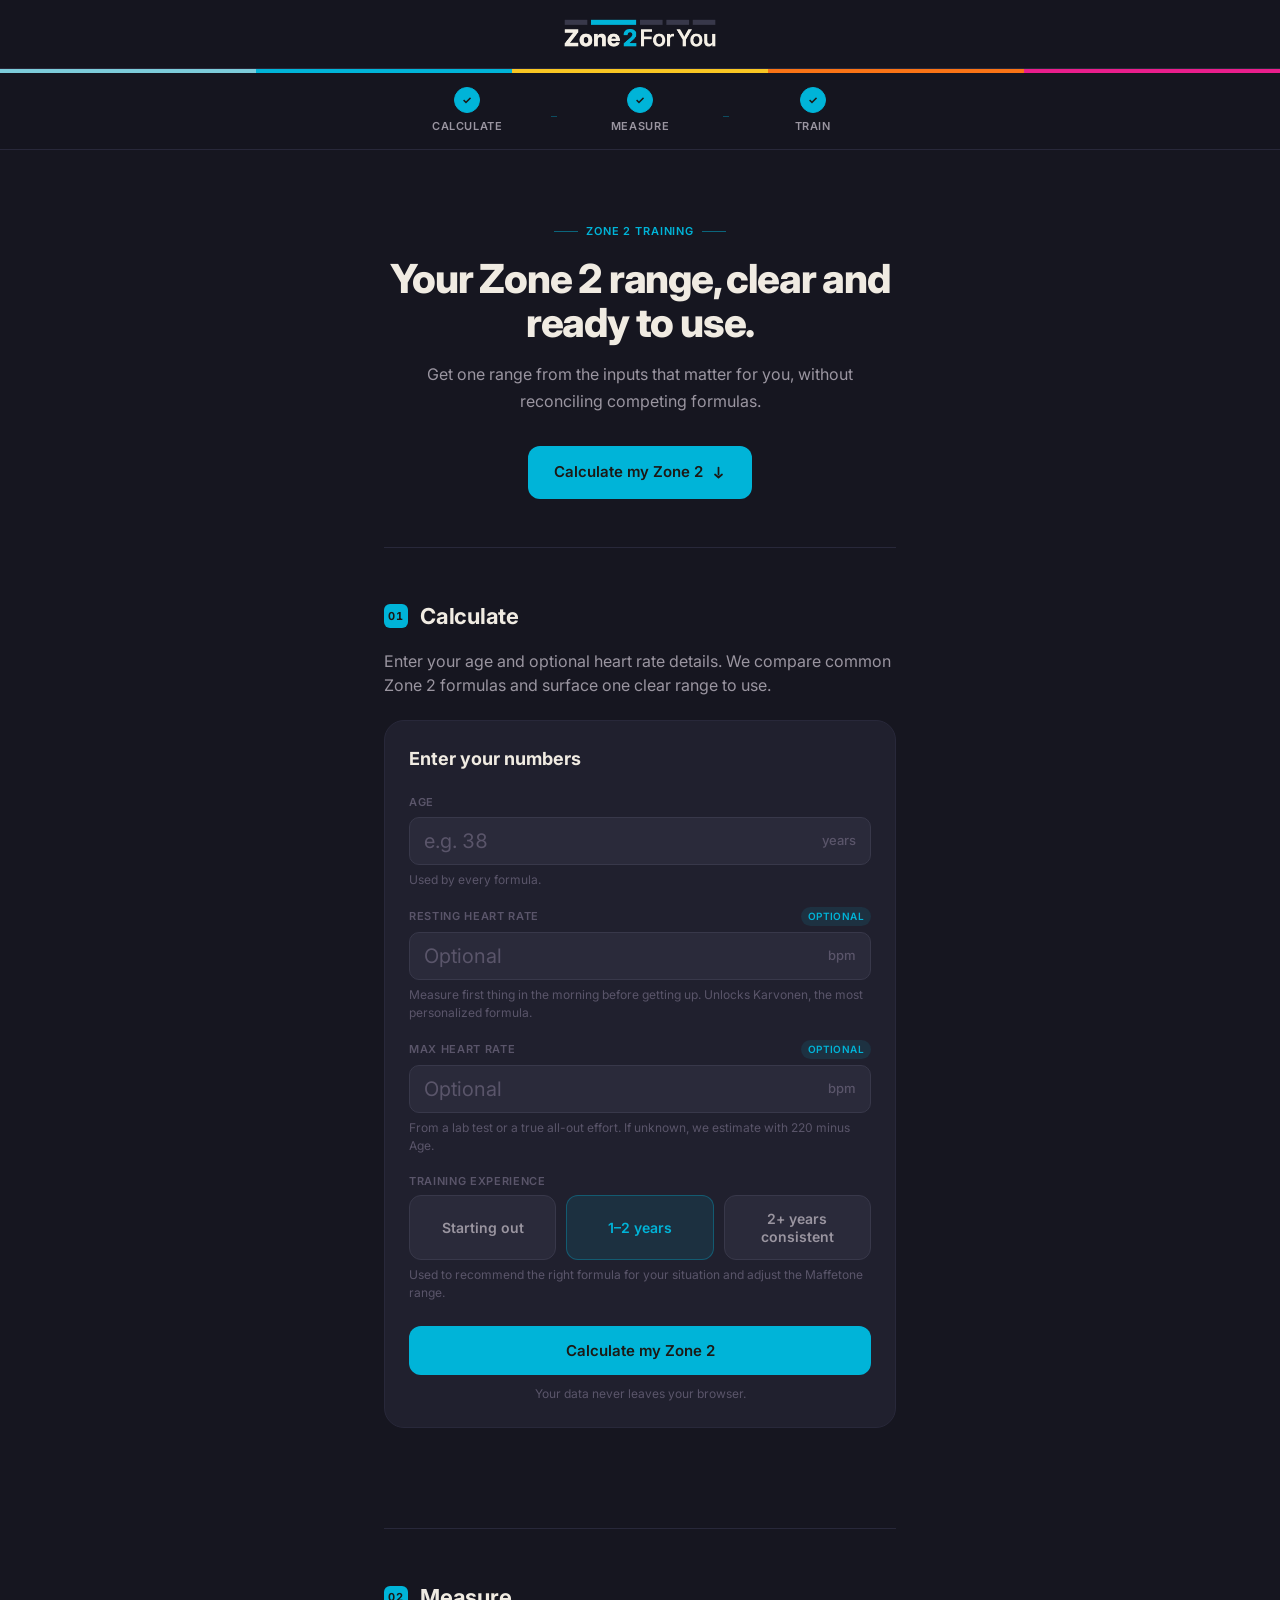
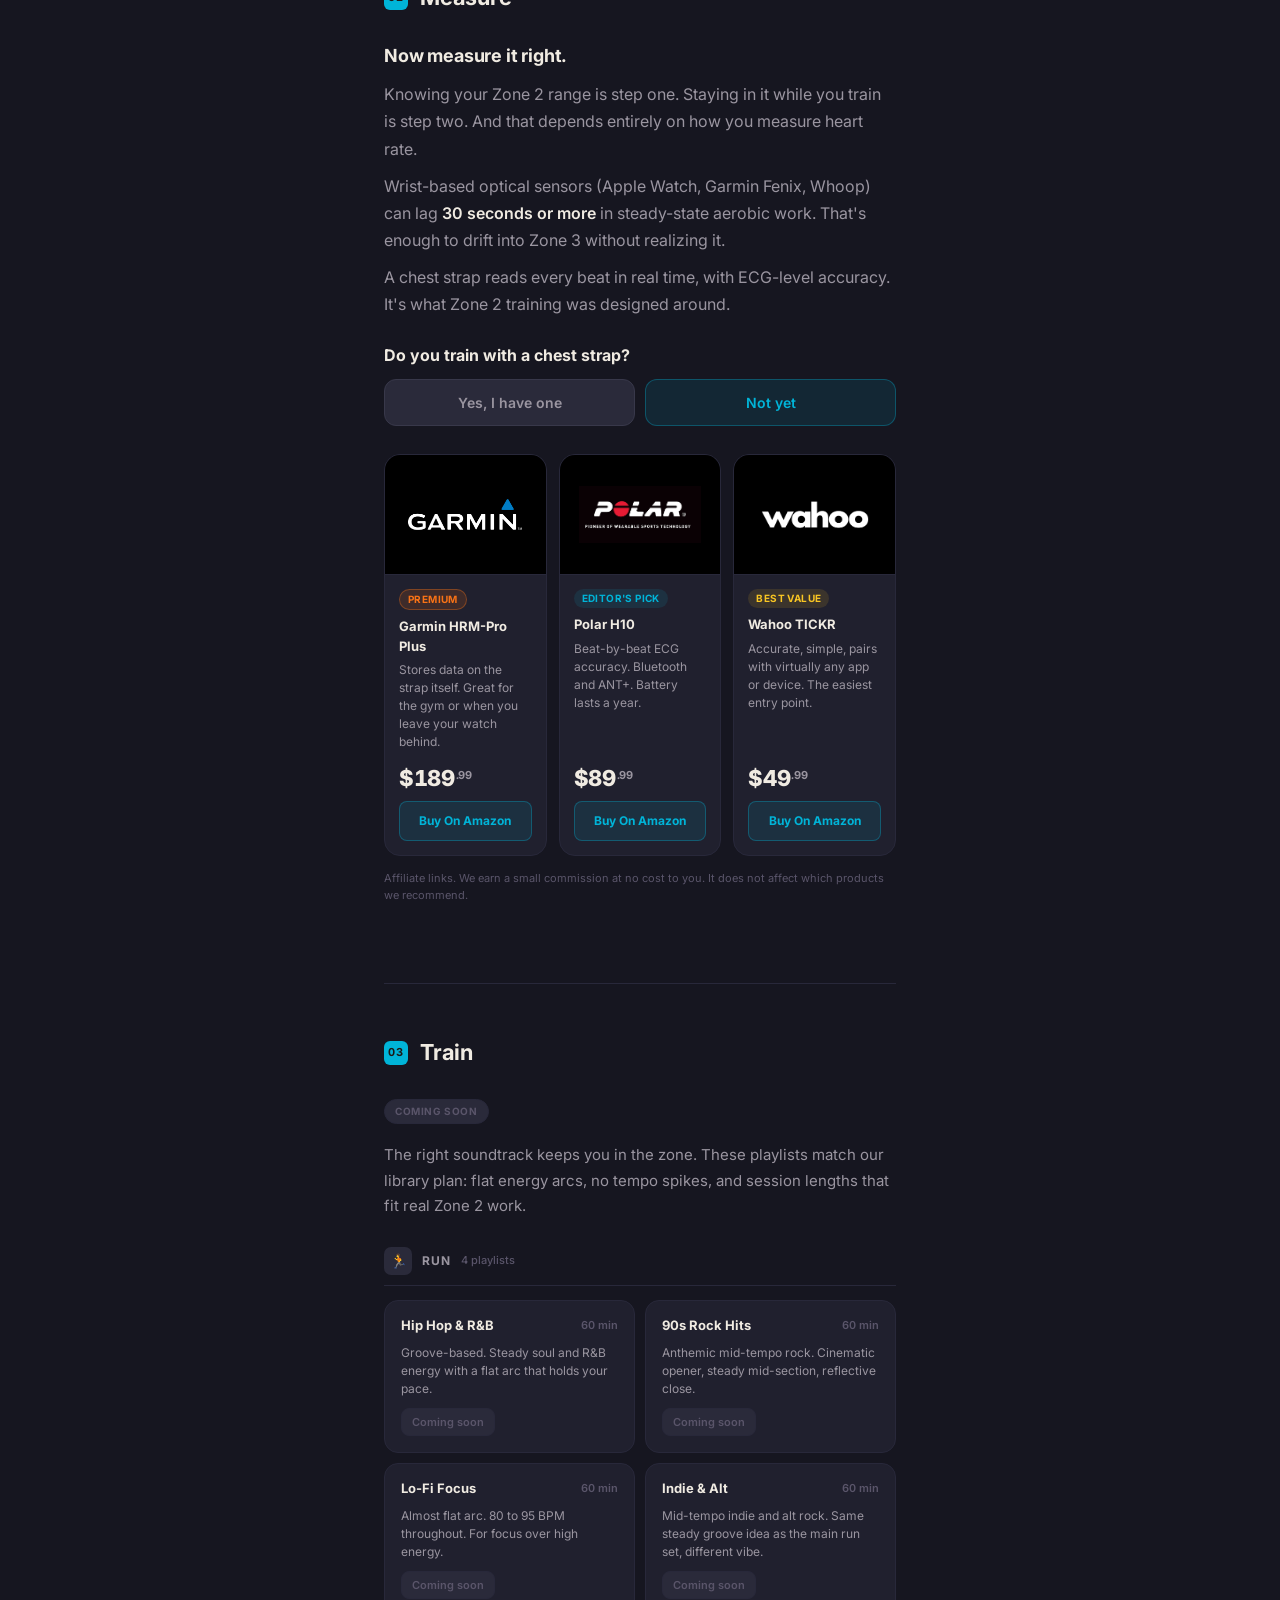
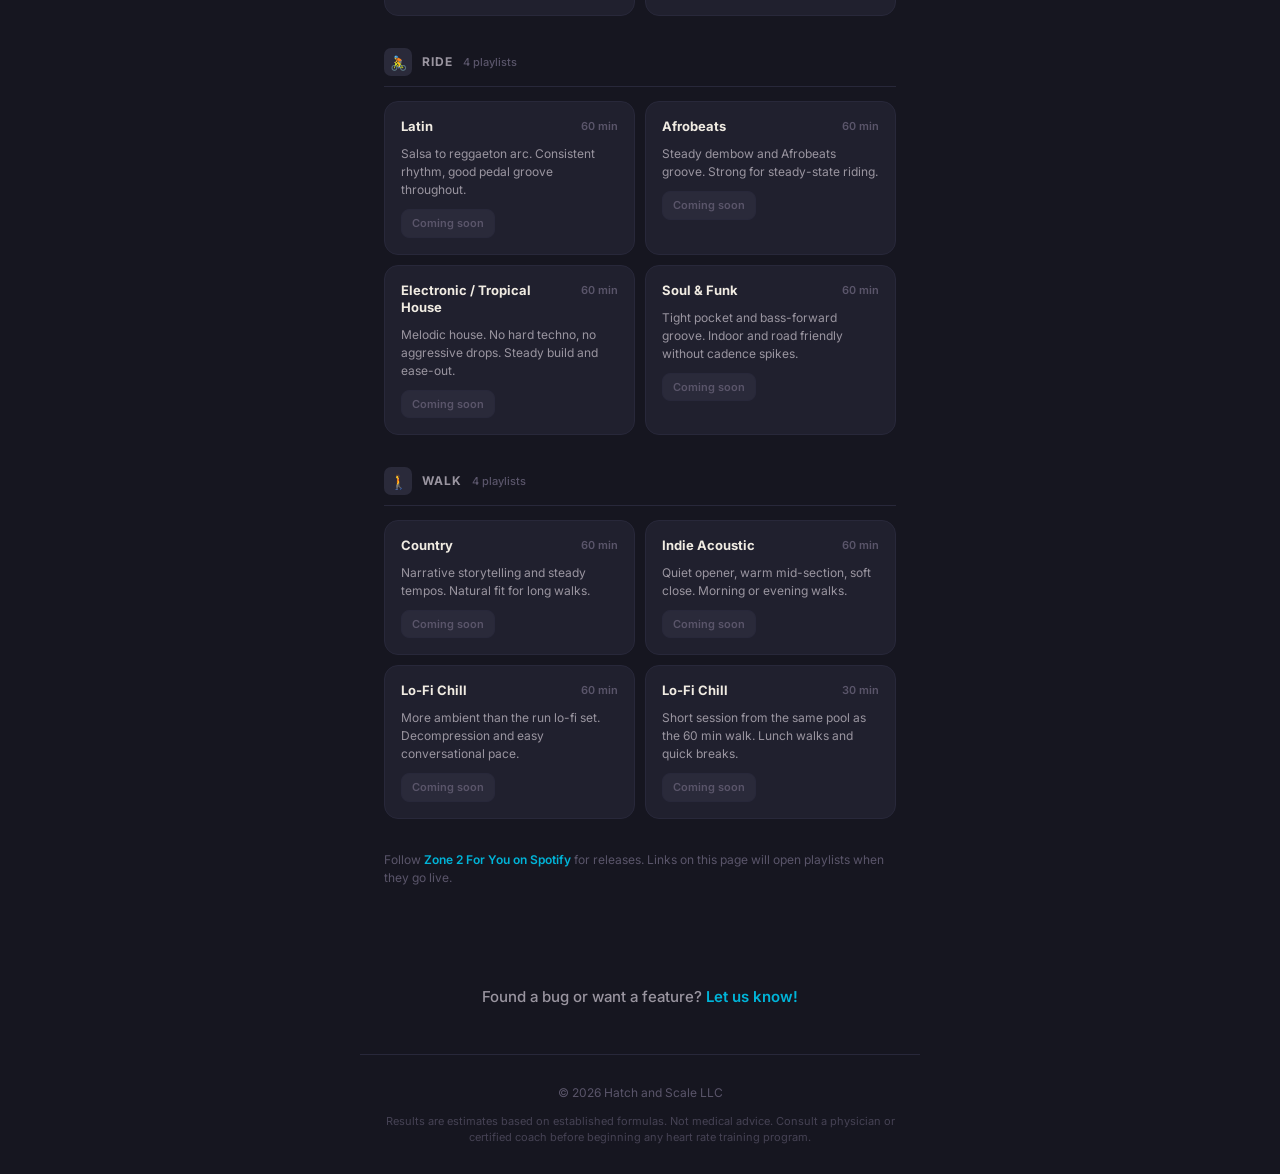
==== commit 17ee677a: "Z24U launch files" ====
--- a/index.html
+++ b/index.html
@@ -3,7 +3,60 @@
 <head>
   <meta charset="UTF-8">
   <meta name="viewport" content="width=device-width, initial-scale=1.0">
-  <title>Zone 2 For You</title>
+  <title>Zone 2 For You | Heart rate calculator for your Zone 2 range</title>
+  <meta name="description" content="Free Zone 2 heart rate calculator. Compare Karvonen, Maffetone, percent of max HR, and 220 minus age in one place. Get a clear range from the inputs you trust. Not medical advice.">
+  <link rel="canonical" href="https://zone2foryou.com/">
+  <meta name="robots" content="index, follow">
+  <meta name="theme-color" content="#161620">
+  <meta name="author" content="Hatch and Scale LLC">
+
+  <!-- Open Graph -->
+  <meta property="og:type" content="website">
+  <meta property="og:site_name" content="Zone 2 For You">
+  <meta property="og:locale" content="en_US">
+  <meta property="og:url" content="https://zone2foryou.com/">
+  <meta property="og:title" content="Zone 2 For You: Your Zone 2 heart rate range, clear and ready to use">
+  <meta property="og:description" content="Free Zone 2 heart rate calculator. Compare Karvonen, Maffetone, percent of max HR, and 220 minus age. Get one clear range without reconciling conflicting formulas.">
+  <meta property="og:image" content="https://zone2foryou.com/images/z24u-logo_dark.png">
+  <meta property="og:image:type" content="image/png">
+  <meta property="og:image:alt" content="Zone 2 For You logo">
+
+  <!-- Twitter / X -->
+  <meta name="twitter:card" content="summary_large_image">
+  <meta name="twitter:title" content="Zone 2 For You: Your Zone 2 heart rate range">
+  <meta name="twitter:description" content="Free Zone 2 heart rate calculator. Compare top formulas and get a clear bpm range from your inputs.">
+  <meta name="twitter:image" content="https://zone2foryou.com/images/z24u-logo_dark.png">
+  <meta name="twitter:image:alt" content="Zone 2 For You logo">
+
+  <!-- Favicons (paths relative to this HTML file; use same files on the live host) -->
+  <link rel="icon" href="images/z24u-logo_dark.png" type="image/png">
+  <link rel="apple-touch-icon" href="images/z24u-logo_dark.png">
+
+  <script type="application/ld+json">
+  {
+    "@context": "https://schema.org",
+    "@type": "WebSite",
+    "name": "Zone 2 For You",
+    "url": "https://zone2foryou.com/",
+    "description": "Zone 2 heart rate calculator comparing Karvonen, Maffetone, percent of max HR, and 220 minus age.",
+    "publisher": {
+      "@type": "Organization",
+      "name": "Hatch and Scale LLC",
+      "url": "https://zone2foryou.com/"
+    }
+  }
+  </script>
+
+  <script>
+  (function () {
+    if ('scrollRestoration' in history) history.scrollRestoration = 'manual';
+    /* Refresh with #calculate (or any hash) would jump to that id; open at top instead. */
+    if (location.hash) {
+      try { history.replaceState(null, '', location.href.split('#')[0]); } catch (e) {}
+    }
+    window.scrollTo(0, 0);
+  })();
+  </script>
   <link rel="preconnect" href="https://fonts.googleapis.com">
   <link rel="preconnect" href="https://fonts.gstatic.com" crossorigin>
   <link href="https://fonts.googleapis.com/css2?family=Inter:opsz,wght@14..32,300..900&display=swap" rel="stylesheet">
@@ -196,6 +249,12 @@
       flex-shrink:0;
     }
     .section-title{font-size:var(--text-heading-2);font-weight:700;letter-spacing:-.01em;color:var(--text-primary)}
+    .section-soon{
+      font-size:10px;font-weight:700;letter-spacing:.06em;text-transform:uppercase;
+      color:var(--text-tertiary);background:var(--surface-r);
+      border:1px solid var(--bs);border-radius:100px;padding:4px 10px;
+      display:inline-block;margin:-4px 0 18px;
+    }
     .section-intro{font-size:var(--text-body);font-weight:400;color:var(--text-secondary);line-height:1.55;margin:-12px 0 22px;max-width:42em}
     .sep{height:1px;background:var(--bs)}
 
@@ -306,9 +365,39 @@
     .row.locked{opacity:.4}
     .meta{flex:0 0 var(--chart-meta-w);padding:10px 14px 10px 0}
     .fn{font-size:13px;font-weight:700;color:var(--text-primary);display:block;margin-bottom:4px}
+    .meta .tag-best{margin-bottom:6px}
     .row.featured .fn{color:var(--accent-primary)}
-    .tag{display:inline-flex;align-items:center;font-size:10px;font-weight:700;letter-spacing:.04em;text-transform:uppercase;border-radius:100px;padding:2px 8px;margin-bottom:4px}
+    .tag{display:inline-flex;align-items:center;font-size:10px;font-weight:700;letter-spacing:.04em;text-transform:uppercase;border-radius:100px;padding:2px 8px;margin-bottom:6px}
     .tag-best{background:var(--ac-d);color:var(--ac)}
+    /* One details block full width of .meta: avoids a flex-sized details collapsing the body to the ? width. */
+    .best-wrap{margin-bottom:6px;width:100%;min-width:0}
+    .best-coach{width:100%;min-width:0}
+    .best-coach-summary{
+      list-style:none;cursor:pointer;padding:0;margin:0;
+      display:flex;flex-direction:row;align-items:center;gap:8px;
+      width:100%;
+    }
+    .best-coach-summary::-webkit-details-marker{display:none}
+    .best-coach-summary .tag-best{margin-bottom:0}
+    .best-coach-q{
+      box-sizing:border-box;
+      display:inline-flex;align-items:center;justify-content:center;
+      flex:0 0 auto;
+      /* Match .tag pill height: 10px font + 2px padding top/bottom + line box */
+      width:19px;height:19px;border-radius:50%;
+      font-size:11px;font-weight:700;line-height:1;color:var(--text-primary);
+      background:var(--accent-primary);
+      transition:background .15s ease;
+    }
+    .best-coach-summary:hover .best-coach-q{background:var(--accent-primary-hover)}
+    .best-coach-summary:focus-visible .best-coach-q{outline:2px solid var(--accent-primary);outline-offset:2px}
+    .best-coach-summary:focus-visible{outline:none}
+    .best-coach-body{
+      font-size:11px;font-weight:400;line-height:1.55;color:var(--text-secondary);
+      margin:8px 0 0;padding:10px 12px;background:var(--surface-i);border-radius:10px;
+      border:1px solid var(--bs);
+      width:100%;max-width:100%;min-width:0;box-sizing:border-box;
+    }
     .fhint{font-size:11px;font-weight:400;color:var(--t3);display:block}
 
     .ba{flex:1;position:relative;height:56px;min-width:0;overflow:visible}
@@ -319,13 +408,25 @@
     .gl{position:absolute;top:0;bottom:0;width:1px;background:var(--bs);z-index:1}
     .bt{position:absolute;inset:0;z-index:2}
     .b-slot{position:absolute;top:0;bottom:0}
+    .b-edge{
+      position:absolute;top:50%;transform:translateY(-50%);
+      font-size:11px;font-weight:700;font-variant-numeric:tabular-nums lining-nums;
+      color:var(--text-secondary);line-height:1;z-index:3;pointer-events:none;
+    }
+    .b-edge--lo{left:0;transform:translate(-100%,-50%);margin-right:12px;text-align:right}
+    .b-edge--hi{right:0;transform:translate(100%,-50%);margin-left:12px;text-align:left}
+    .row.featured .b-edge{color:var(--text-secondary)}
     .b-visual{
-      position:absolute;left:0;right:0;top:50%;transform:translateY(-50%);
+      position:absolute;left:8px;right:8px;top:50%;transform:translateY(-50%);
       height:20px;border-radius:6px;
       box-sizing:border-box;
     }
     .row.featured .b-visual{background:var(--accent-primary);box-shadow:0 0 20px var(--accent-glow)}
-    .row:not(.featured):not(.locked) .b-visual{background:var(--surface-r);border:1px solid var(--bm)}
+    .row:not(.featured):not(.locked) .b-visual{
+      background:var(--surface-r);
+      border:1.5px solid var(--accent-primary);
+      box-shadow:none;
+    }
     .b-value{
       font-size:11px;font-weight:700;font-variant-numeric:tabular-nums lining-nums;
       white-space:nowrap;line-height:1.2;pointer-events:none;
@@ -398,8 +499,8 @@
       color:var(--accent-primary);white-space:nowrap;z-index:3;
       /* vertical center is handled by JS setting top:50% and this transform: */
     }
-    .ss-bpm-l{transform:translateY(-50%) translateX(calc(-100% - 8px))}
-    .ss-bpm-r{transform:translateY(-50%) translateX(8px)}
+    .ss-bpm-l{transform:translateY(-50%) translateX(calc(-100% - 14px))}
+    .ss-bpm-r{transform:translateY(-50%) translateX(14px)}
 
     /* Card CTA */
     .card-cta{padding:16px 24px;border-top:1px solid var(--bs);display:flex;gap:10px}
@@ -440,16 +541,45 @@
     .product-grid.visible{display:flex}
     @media(min-width:480px){.product-grid.visible{display:grid;grid-template-columns:repeat(3,1fr)}}
     .product-card{background:var(--surface);border:1px solid var(--bs);border-radius:16px;overflow:hidden;display:flex;flex-direction:column}
-    .product-img{background:var(--surface-i);height:100px;display:flex;align-items:center;justify-content:center;border-bottom:1px solid var(--bs)}
+    .product-img{
+      background:var(--bg);height:120px;display:flex;align-items:center;justify-content:center;
+      border-bottom:1px solid var(--bs);padding:16px 14px;
+    }
+    .product-img--brand{
+      background:#000000;
+      display:flex;align-items:center;justify-content:center;
+    }
+    .product-img--brand .product-brand-logo{
+      width:auto;height:auto;max-width:min(200px,92%);max-height:72px;
+      object-fit:contain;object-position:center;display:block;flex-shrink:0;
+    }
     .product-body{padding:14px;display:flex;flex-direction:column;flex:1}
     .product-badge{display:inline-flex;align-items:center;font-size:10px;font-weight:700;letter-spacing:.04em;text-transform:uppercase;border-radius:100px;padding:2px 8px;margin-bottom:7px;align-self:flex-start}
     .badge-pick{background:var(--ac-d);color:var(--ac)}
     .badge-value{background:rgba(249,198,35,.12);color:var(--zone-3)}
+    .badge-premium{background:rgba(249,115,22,.14);color:var(--zone-4);border:1px solid rgba(249,115,22,.35)}
     .product-name{font-size:13px;font-weight:700;color:var(--t1);margin-bottom:5px}
     .product-desc{font-size:12px;font-weight:400;color:var(--t2);line-height:1.5;margin-bottom:12px;flex:1}
-    .product-footer{display:flex;align-items:center;justify-content:space-between}
-    .product-price{font-size:12px;font-weight:600;color:var(--t3);font-variant-numeric:tabular-nums}
-    .btn-buy{font-size:12px;font-weight:700;color:var(--ac);text-decoration:none;background:var(--ac-d);border:1px solid var(--ac-b);border-radius:8px;padding:5px 10px;white-space:nowrap}
+    .product-footer{
+      display:flex;flex-direction:column;align-items:stretch;gap:12px;
+      margin-top:auto;padding-top:4px;
+    }
+    .product-price{
+      display:inline-flex;align-items:flex-start;flex-wrap:nowrap;line-height:1;
+      font-variant-numeric:tabular-nums;letter-spacing:-.02em;
+    }
+    .product-price .price-main{
+      font-size:22px;font-weight:800;color:var(--t1);
+    }
+    .product-price .price-cents{
+      font-size:11px;font-weight:700;color:var(--t2);
+      line-height:1;margin-left:1px;padding-top:3px;
+    }
+    .btn-buy{
+      font-size:12px;font-weight:700;color:var(--ac);text-decoration:none;background:var(--ac-d);
+      border:1px solid var(--ac-b);border-radius:8px;padding:10px 12px;white-space:nowrap;
+      text-align:center;align-self:stretch;
+    }
     .affiliate-note{font-size:11px;font-weight:400;color:var(--t3);margin-top:14px;line-height:1.5}
 
     /* ═══ Train / Playlists ═══ */
@@ -535,11 +665,8 @@
 <header class="site-header">
 <!-- ══ Nav ══ -->
 <nav>
-  <!--
-    Logo file: Brand/logo/logo dark.png
-    The space in the filename requires %20 encoding in HTML src attributes.
-  -->
-  <img class="nav-logo" src="[data-uri]" alt="Zone 2 For You">
+  <!-- Logo: Prototypes/images/z24u-logo_dark.png (relative to this HTML file) -->
+  <img class="nav-logo" src="images/z24u-logo_dark.png" alt="Zone 2 For You">
 </nav>
 
 <!-- ══ Zone strip ══ -->
@@ -605,7 +732,7 @@
           <label class="field-label" for="age">Age</label>
         </div>
         <div class="input-row">
-          <input class="field-input" type="number" id="age" min="15" max="80" placeholder="38" inputmode="numeric" value="38">
+          <input class="field-input" type="number" id="age" min="15" max="80" placeholder="e.g. 38" inputmode="numeric" value="">
           <span class="field-unit">years</span>
         </div>
         <span class="field-hint">Used by every formula.</span>
@@ -617,7 +744,7 @@
           <span class="field-opt">Optional</span>
         </div>
         <div class="input-row">
-          <input class="field-input" type="number" id="rhr" min="30" max="100" placeholder="Optional" inputmode="numeric" value="54">
+          <input class="field-input" type="number" id="rhr" min="30" max="100" placeholder="Optional" inputmode="numeric" value="">
           <span class="field-unit">bpm</span>
         </div>
         <span class="field-hint">Measure first thing in the morning before getting up. Unlocks Karvonen, the most personalized formula.</span>
@@ -629,7 +756,7 @@
           <span class="field-opt">Optional</span>
         </div>
         <div class="input-row">
-          <input class="field-input" type="number" id="maxhr" min="130" max="220" placeholder="Optional" inputmode="numeric" value="183">
+          <input class="field-input" type="number" id="maxhr" min="130" max="220" placeholder="Optional" inputmode="numeric" value="">
           <span class="field-unit">bpm</span>
         </div>
         <span class="field-hint">From a lab test or a true all-out effort. If unknown, we estimate with 220 minus Age.</span>
@@ -675,7 +802,7 @@
       <div class="sep"></div>
 
       <div class="breakdown">
-        <div class="breakdown-hd">Formula breakdown</div>
+        <div class="breakdown-hd">Results by formula</div>
         <div class="chart-layout">
           <div class="chart-corner" aria-hidden="true"></div>
           <div class="axis-row"><div class="axis-inner" id="axis-inner"></div></div>
@@ -702,9 +829,10 @@
 
       <div class="card-cta">
         <button type="button" class="btn-share" id="btn-share" onclick="shareZone2()">
-          <svg width="15" height="15" viewBox="0 0 15 15" fill="none" style="flex-shrink:0" aria-hidden="true">
-            <rect x="2.5" y="5.5" width="10" height="8" rx="1.5" stroke="currentColor" stroke-width="1.6"/>
-            <path d="M7.5 1v7M4.5 3.5l3-3 3 3" stroke="currentColor" stroke-width="1.6" stroke-linecap="round" stroke-linejoin="round"/>
+          <svg width="18" height="18" viewBox="0 0 24 24" fill="none" style="flex-shrink:0" aria-hidden="true">
+            <path d="M12 3v9" stroke="currentColor" stroke-width="2" stroke-linecap="round"/>
+            <path d="M8 6l4-4 4 4" stroke="currentColor" stroke-width="2" stroke-linecap="round" stroke-linejoin="round"/>
+            <rect x="4" y="12" width="16" height="9" rx="2" stroke="currentColor" stroke-width="2"/>
           </svg>
           <span class="btn-share-label">Share my Zone 2</span>
         </button>
@@ -753,55 +881,48 @@
   </div>
 
   <div class="product-grid visible" id="product-grid">
+    <!-- Order: premium anchor → editor pick (center) → value (see pricing layout) -->
     <div class="product-card">
-      <div class="product-img">
-        <svg width="90" height="36" viewBox="0 0 90 36" fill="none">
-          <polyline points="0,18 10,18 16,4 23,32 30,12 36,24 42,18 48,18 54,7 62,29 67,14 72,22 78,18 90,18"
-            stroke="#00B4D8" stroke-width="1.8" stroke-linejoin="round" stroke-linecap="round" opacity="0.65"/>
-        </svg>
+      <div class="product-img product-img--brand">
+        <img class="product-brand-logo" src="images/logo_garmin.png" alt="Garmin" width="200" height="80" loading="lazy" decoding="async">
+      </div>
+      <div class="product-body">
+        <span class="product-badge badge-premium">Premium</span>
+        <p class="product-name">Garmin HRM-Pro Plus</p>
+        <p class="product-desc">Stores data on the strap itself. Great for the gym or when you leave your watch behind.</p>
+        <div class="product-footer">
+          <span class="product-price"><span class="price-main">$189</span><span class="price-cents">.99</span></span>
+          <a class="btn-buy" href="https://www.amazon.com/dp/B0DN6Y991M" target="_blank" rel="noopener noreferrer">Buy On Amazon</a>
+        </div>
+      </div>
+    </div>
+
+    <div class="product-card">
+      <div class="product-img product-img--brand">
+        <img class="product-brand-logo" src="images/logo_polar.jpg" alt="Polar" width="200" height="80" loading="lazy" decoding="async">
       </div>
       <div class="product-body">
         <span class="product-badge badge-pick">Editor's pick</span>
         <p class="product-name">Polar H10</p>
         <p class="product-desc">Beat-by-beat ECG accuracy. Bluetooth and ANT+. Battery lasts a year.</p>
         <div class="product-footer">
-          <span class="product-price">~$90</span>
-          <a class="btn-buy" href="#" onclick="return false">Amazon →</a>
+          <span class="product-price"><span class="price-main">$89</span><span class="price-cents">.99</span></span>
+          <a class="btn-buy" href="https://www.amazon.com/dp/B0BHFV4M8D" target="_blank" rel="noopener noreferrer">Buy On Amazon</a>
         </div>
       </div>
     </div>
 
     <div class="product-card">
-      <div class="product-img">
-        <svg width="90" height="36" viewBox="0 0 90 36" fill="none">
-          <polyline points="0,18 10,18 16,4 23,32 30,12 36,24 42,18 48,18 54,7 62,29 67,14 72,22 78,18 90,18"
-            stroke="#00B4D8" stroke-width="1.8" stroke-linejoin="round" stroke-linecap="round" opacity="0.65"/>
-        </svg>
-      </div>
-      <div class="product-body">
-        <p class="product-name">Garmin HRM-Pro Plus</p>
-        <p class="product-desc">Stores data on the strap itself. Great for the gym or when you leave your watch behind.</p>
-        <div class="product-footer">
-          <span class="product-price">~$130</span>
-          <a class="btn-buy" href="#" onclick="return false">Amazon →</a>
-        </div>
-      </div>
-    </div>
-
-    <div class="product-card">
-      <div class="product-img">
-        <svg width="90" height="36" viewBox="0 0 90 36" fill="none">
-          <polyline points="0,18 10,18 16,4 23,32 30,12 36,24 42,18 48,18 54,7 62,29 67,14 72,22 78,18 90,18"
-            stroke="#00B4D8" stroke-width="1.8" stroke-linejoin="round" stroke-linecap="round" opacity="0.65"/>
-        </svg>
+      <div class="product-img product-img--brand">
+        <img class="product-brand-logo" src="images/logo_wahoo.webp" alt="Wahoo Fitness" width="200" height="80" loading="lazy" decoding="async">
       </div>
       <div class="product-body">
         <span class="product-badge badge-value">Best value</span>
         <p class="product-name">Wahoo TICKR</p>
         <p class="product-desc">Accurate, simple, pairs with virtually any app or device. The easiest entry point.</p>
         <div class="product-footer">
-          <span class="product-price">~$50</span>
-          <a class="btn-buy" href="#" onclick="return false">Amazon →</a>
+          <span class="product-price"><span class="price-main">$49</span><span class="price-cents">.99</span></span>
+          <a class="btn-buy" href="https://www.amazon.com/dp/B00INQVYZ8" target="_blank" rel="noopener noreferrer">Buy On Amazon</a>
         </div>
       </div>
     </div>
@@ -821,17 +942,18 @@
     <span class="section-num">03</span>
     <span class="section-title">Train</span>
   </div>
+  <p class="section-soon">Coming soon</p>
 
   <p class="train-intro">
-    The right soundtrack keeps you in the zone. These playlists are built for Zone 2 effort: consistent energy, no tempo spikes, 60-minute arcs that hold you steady instead of pushing you out.
+    The right soundtrack keeps you in the zone. These playlists match our library plan: flat energy arcs, no tempo spikes, and session lengths that fit real Zone 2 work.
   </p>
 
-  <!-- Run -->
+  <!-- Run: 3 strategy genres + Indie & Alt for a fourth groove option -->
   <div class="activity-group">
     <div class="activity-header">
       <div class="activity-icon">🏃</div>
       <span class="activity-label">Run</span>
-      <span class="activity-count">3 playlists</span>
+      <span class="activity-count">4 playlists</span>
     </div>
     <div class="playlist-grid">
       <div class="pl-card">
@@ -839,9 +961,9 @@
           <span class="pl-name">Hip Hop &amp; R&amp;B</span>
           <span class="pl-duration">60 min</span>
         </div>
-        <p class="pl-desc">Groove-based. Steady soul and R&B energy with a flat arc that holds your pace.</p>
+        <p class="pl-desc">Groove-based. Steady soul and R&amp;B energy with a flat arc that holds your pace.</p>
         <div class="pl-footer">
-          <a class="btn-spotify" href="https://open.spotify.com" target="_blank">Open on Spotify</a>
+          <span class="btn-soon">Coming soon</span>
         </div>
       </div>
       <div class="pl-card">
@@ -859,20 +981,30 @@
           <span class="pl-name">Lo-Fi Focus</span>
           <span class="pl-duration">60 min</span>
         </div>
-        <p class="pl-desc">Almost flat arc. 80-95 BPM throughout. For people who prefer focus over energy.</p>
+        <p class="pl-desc">Almost flat arc. 80 to 95 BPM throughout. For focus over high energy.</p>
         <div class="pl-footer">
           <span class="btn-soon">Coming soon</span>
         </div>
       </div>
+      <div class="pl-card">
+        <div class="pl-top">
+          <span class="pl-name">Indie &amp; Alt</span>
+          <span class="pl-duration">60 min</span>
+        </div>
+        <p class="pl-desc">Mid-tempo indie and alt rock. Same steady groove idea as the main run set, different vibe.</p>
+        <div class="pl-footer">
+          <span class="btn-soon">Coming soon</span>
+        </div>
+      </div>
     </div>
   </div>
 
-  <!-- Ride -->
+  <!-- Ride: 3 strategy genres + Soul & Funk as a fourth groove -->
   <div class="activity-group">
     <div class="activity-header">
       <div class="activity-icon">🚴</div>
       <span class="activity-label">Ride</span>
-      <span class="activity-count">3 playlists</span>
+      <span class="activity-count">4 playlists</span>
     </div>
     <div class="playlist-grid">
       <div class="pl-card">
@@ -882,7 +1014,7 @@
         </div>
         <p class="pl-desc">Salsa to reggaeton arc. Consistent rhythm, good pedal groove throughout.</p>
         <div class="pl-footer">
-          <a class="btn-spotify" href="https://open.spotify.com" target="_blank">Open on Spotify</a>
+          <span class="btn-soon">Coming soon</span>
         </div>
       </div>
       <div class="pl-card">
@@ -890,7 +1022,7 @@
           <span class="pl-name">Afrobeats</span>
           <span class="pl-duration">60 min</span>
         </div>
-        <p class="pl-desc">Steady dembow and Afrobeats groove. One of the best genres for steady-state riding.</p>
+        <p class="pl-desc">Steady dembow and Afrobeats groove. Strong for steady-state riding.</p>
         <div class="pl-footer">
           <span class="btn-soon">Coming soon</span>
         </div>
@@ -905,10 +1037,20 @@
           <span class="btn-soon">Coming soon</span>
         </div>
       </div>
+      <div class="pl-card">
+        <div class="pl-top">
+          <span class="pl-name">Soul &amp; Funk</span>
+          <span class="pl-duration">60 min</span>
+        </div>
+        <p class="pl-desc">Tight pocket and bass-forward groove. Indoor and road friendly without cadence spikes.</p>
+        <div class="pl-footer">
+          <span class="btn-soon">Coming soon</span>
+        </div>
+      </div>
     </div>
   </div>
 
-  <!-- Walk -->
+  <!-- Walk: matches strategy library (Country, Indie, Lo-Fi 60, Lo-Fi 30) -->
   <div class="activity-group">
     <div class="activity-header">
       <div class="activity-icon">🚶</div>
@@ -918,12 +1060,32 @@
     <div class="playlist-grid">
       <div class="pl-card">
         <div class="pl-top">
+          <span class="pl-name">Country</span>
+          <span class="pl-duration">60 min</span>
+        </div>
+        <p class="pl-desc">Narrative storytelling and steady tempos. Natural fit for long walks.</p>
+        <div class="pl-footer">
+          <span class="btn-soon">Coming soon</span>
+        </div>
+      </div>
+      <div class="pl-card">
+        <div class="pl-top">
+          <span class="pl-name">Indie Acoustic</span>
+          <span class="pl-duration">60 min</span>
+        </div>
+        <p class="pl-desc">Quiet opener, warm mid-section, soft close. Morning or evening walks.</p>
+        <div class="pl-footer">
+          <span class="btn-soon">Coming soon</span>
+        </div>
+      </div>
+      <div class="pl-card">
+        <div class="pl-top">
           <span class="pl-name">Lo-Fi Chill</span>
           <span class="pl-duration">60 min</span>
         </div>
-        <p class="pl-desc">Meditative throughout. For decompression walks, not performance. Almost flat arc.</p>
+        <p class="pl-desc">More ambient than the run lo-fi set. Decompression and easy conversational pace.</p>
         <div class="pl-footer">
-          <a class="btn-spotify" href="https://open.spotify.com" target="_blank">Open on Spotify</a>
+          <span class="btn-soon">Coming soon</span>
         </div>
       </div>
       <div class="pl-card">
@@ -931,45 +1093,25 @@
           <span class="pl-name">Lo-Fi Chill</span>
           <span class="pl-duration">30 min</span>
         </div>
-        <p class="pl-desc">Best-of from the 60-min version. For lunch walks or short sessions.</p>
+        <p class="pl-desc">Short session from the same pool as the 60 min walk. Lunch walks and quick breaks.</p>
         <div class="pl-footer">
           <span class="btn-soon">Coming soon</span>
         </div>
       </div>
-      <div class="pl-card">
-        <div class="pl-top">
-          <span class="pl-name">Indie Acoustic</span>
-          <span class="pl-duration">60 min</span>
-        </div>
-        <p class="pl-desc">Quiet opener, warm mid-section, still close. Best for morning or evening walks.</p>
-        <div class="pl-footer">
-          <span class="btn-soon">Coming soon</span>
-        </div>
-      </div>
-      <div class="pl-card">
-        <div class="pl-top">
-          <span class="pl-name">Country</span>
-          <span class="pl-duration">60 min</span>
-        </div>
-        <p class="pl-desc">Narrative storytelling pairs naturally with long walks. Motivational mid-section.</p>
-        <div class="pl-footer">
-          <span class="btn-soon">Coming soon</span>
-        </div>
-      </div>
     </div>
   </div>
 
-  <p class="pl-coming-note">More playlists coming. Follow <a href="https://open.spotify.com" target="_blank" class="pl-spotify-inline">Zone 2 For You on Spotify</a> to get them as they drop.</p>
+  <p class="pl-coming-note">Follow <a href="https://open.spotify.com" target="_blank" rel="noopener noreferrer" class="pl-spotify-inline">Zone 2 For You on Spotify</a> for releases. Links on this page will open playlists when they go live.</p>
 </div>
 
 <!-- ══ Support ══ -->
 <div class="support-wrap">
+  <!-- Buy me a coffee block: hidden for launch; restore when BMC URL is ready (avoid nested HTML comments inside).
   <div class="support-card">
     <span class="support-icon">☕</span>
     <h3>If this helped, consider supporting it.</h3>
     <p>If you got something out of the calculator, a coffee helps keep it going.</p>
     <a class="btn-bmc" href="https://www.buymeacoffee.com" target="_blank">
-      <!-- Coffee cup icon -->
       <svg width="16" height="16" viewBox="0 0 16 16" fill="none">
         <path d="M2 5h9v6a3 3 0 01-3 3H5a3 3 0 01-3-3V5z" fill="#1a1a1a" stroke="#1a1a1a" stroke-width=".5"/>
         <path d="M11 6h1.5a1.5 1.5 0 010 3H11" stroke="#1a1a1a" stroke-width="1.4" stroke-linecap="round"/>
@@ -978,8 +1120,9 @@
       Buy me a coffee
     </a>
   </div>
+  -->
   <div class="prefooter-feedback">
-    <p>Found a bug or want a feature? <a href="mailto:feedback@zone2foryou.com?subject=Zone%202%20For%20You%20feedback">Let us know!</a></p>
+    <p>Found a bug or want a feature? <a href="https://forms.gle/KPYpJ52FGMmzZRnc6" target="_blank" rel="noopener noreferrer">Let us know!</a></p>
   </div>
 </div>
 
@@ -990,6 +1133,34 @@
 </footer>
 
 <script>
+/* Reload / refresh: scroll to top (see head script for scrollRestoration). */
+function scrollDocumentToTop() {
+  window.scrollTo({ top: 0, left: 0, behavior: 'auto' });
+}
+
+function stripUrlHashKeepPath() {
+  if (!location.hash) return;
+  try {
+    history.replaceState(null, '', location.href.split('#')[0]);
+  } catch (e) {}
+}
+
+/**
+ * Scroll so the "01 Calculate" row sits just below the sticky header (not the top of #calculate,
+ * which sits above large padding and would hide the title under the fold).
+ */
+function scrollToCalculateSectionHead() {
+  const siteHeader = document.querySelector('.site-header');
+  const headBadge = document.querySelector('#calculate .section-num');
+  if (!siteHeader || !headBadge) return;
+  const reduce = window.matchMedia('(prefers-reduced-motion: reduce)').matches;
+  const gapPx = 20;
+  const headerH = siteHeader.getBoundingClientRect().height;
+  const rect = headBadge.getBoundingClientRect();
+  const y = window.pageYOffset + rect.top - headerH - gapPx;
+  window.scrollTo({ top: Math.max(0, y), behavior: reduce ? 'auto' : 'smooth' });
+}
+
 /* ════════════════════════════════════════════
    Fitness level state
    'beginner' | 'intermediate' | 'advanced'
@@ -1076,6 +1247,34 @@
   return rows;
 }
 
+/**
+ * Plain-language copy for the "Best for you" coachmark (matches priority rules in computeFormulas).
+ */
+function getBestForYouExplanation(featuredId, rhr, maxHR) {
+  const hasRhr = rhr != null && !isNaN(rhr);
+  const hasMax = maxHR != null && !isNaN(maxHR);
+
+  if (featuredId === 'karvonen') {
+    return 'You entered a resting heart rate, so we highlight Karvonen first. It uses the range between your resting and max heart rate, which is usually the best match when those numbers are ones you trust.';
+  }
+  if (featuredId === 'maffetone') {
+    if (fitnessLevel === 'beginner') {
+      return 'For starting out or rebuilding, we highlight Maffetone first. It keeps a conservative aerobic range while you build your base.';
+    }
+    return 'You did not enter a resting heart rate, so we highlight Maffetone first. Add your resting HR anytime to unlock Karvonen for a more tailored lead pick.';
+  }
+  if (featuredId === 'pctmax') {
+    if (fitnessLevel === 'advanced' && hasMax && !hasRhr) {
+      return 'You entered a tested max heart rate and your training history is advanced, so we highlight percent of max HR first. It scales from that max when resting HR is not in play.';
+    }
+    return 'We highlight percent of max HR here. It builds your range from your max heart rate, or from an age-based estimate when you have not added a max yet.';
+  }
+  if (featuredId === 'age220') {
+    return 'We highlight the 220 minus age style range here. It is a simple starting point when other inputs are missing or when this line fits the priority rules for your profile.';
+  }
+  return 'We highlight one formula first based on your training experience and which fields you filled in. Every row below still shows the other methods so you can compare.';
+}
+
 function computeConsensus(formulas) {
   const unlocked = formulas.filter(f => !f.locked);
 
@@ -1083,7 +1282,7 @@
   const sLo = Math.max(...unlocked.map(f => f.low));
   const sHi = Math.min(...unlocked.map(f => f.high));
   if (sLo <= sHi) {
-    return { low: sLo, high: sHi, note: 'All formulas overlap in this range.' };
+    return { low: sLo, high: sHi, note: 'Where every formula\'s range overlaps.' };
   }
 
   // No strict overlap. Try dropping one formula at a time
@@ -1097,7 +1296,7 @@
       best = {
         low: lo,
         high: hi,
-        note: 'This band is where ' + (n - 1) + ' of ' + n + ' formula ranges overlap.'
+        note: 'Where most formulas agree. One range sits outside this band.'
       };
     }
   }
@@ -1109,7 +1308,7 @@
   return {
     low: center - 3,
     high: center + 3,
-    note: 'No shared overlap across all formulas. This midpoint is a practical estimate from the ranges above.'
+    note: 'No single overlap across every formula. This is a practical midpoint from the ranges above.'
   };
 }
 
@@ -1129,35 +1328,6 @@
 }
 function widthPct(lo, hi, s) {
   return ((hi - lo) / (s.max - s.min)) * 100;
-}
-
-function layoutFormulaBarLabels() {
-  requestAnimationFrame(() => {
-    document.querySelectorAll('.b-slot').forEach(slot => {
-      const visual = slot.querySelector('.b-visual');
-      const inner = slot.querySelector('.b-value--inside .bv-range');
-      if (!visual || !inner) return;
-      const ba = slot.closest('.ba');
-      if (!ba) return;
-      slot.classList.remove('is-narrow', 'b-slot--left', 'b-slot--right', 'b-slot--below');
-      const barW = visual.clientWidth;
-      const tw = inner.scrollWidth;
-      const pad = 8;
-      if (tw <= barW - pad) return;
-      slot.classList.add('is-narrow');
-      const baRect = ba.getBoundingClientRect();
-      const slotRect = slot.getBoundingClientRect();
-      const spaceLeft = slotRect.left - baRect.left;
-      const spaceRight = baRect.right - slotRect.right;
-      if (spaceRight >= tw + pad) {
-        slot.classList.add('b-slot--right');
-      } else if (spaceLeft >= tw + pad) {
-        slot.classList.add('b-slot--left');
-      } else {
-        slot.classList.add('b-slot--below');
-      }
-    });
-  });
 }
 
 async function shareZone2() {
@@ -1198,7 +1368,8 @@
 /* ════════════════════════════════════════════
    Render the chart
 ════════════════════════════════════════════ */
-function renderChart(formulas, consensus, scale) {
+function renderChart(formulas, consensus, scale, bestForYouNote) {
+  const coachText = bestForYouNote || '';
   const ticks = [];
   for (let b = scale.min; b <= scale.max; b += 10) ticks.push(b);
 
@@ -1223,12 +1394,11 @@
     }
     const bL = pctOnScale(f.low, scale);
     const bW = widthPct(f.low, f.high, scale);
-    const rangeText = f.low + ' - ' + f.high;
     return `
       <div class="row ${f.featured ? 'featured' : ''}">
         <div class="meta">
+          ${f.featured ? `<div class="best-wrap"><details class="best-coach"><summary class="best-coach-summary" title="Why this formula?"><span class="tag tag-best">Best for you</span><span class="best-coach-q" aria-hidden="true">?</span></summary><p class="best-coach-body">${coachText}</p></details></div>` : ''}
           <span class="fn">${f.name}</span>
-          ${f.featured ? '<span class="tag tag-best">Best for you</span>' : ''}
           <span class="fhint">${f.hint}</span>
         </div>
         <div class="ba">
@@ -1236,8 +1406,8 @@
           <div class="bt">
             <div class="b-slot" style="left:${bL}%;width:${bW}%">
               <div class="b-visual"></div>
-              <div class="b-value b-value--inside"><span class="bv-range">${rangeText}</span></div>
-              <div class="b-value b-value--outside"><span class="bv-range">${rangeText}</span></div>
+              <span class="b-edge b-edge--lo">${f.low}</span>
+              <span class="b-edge b-edge--hi">${f.high}</span>
             </div>
           </div>
         </div>
@@ -1263,11 +1433,6 @@
   document.getElementById('ss-n-lo').textContent = consensus.low;
   document.getElementById('ss-n-hi').textContent = consensus.high;
   document.getElementById('ss-hint').textContent = consensus.note;
-
-  layoutFormulaBarLabels();
-  requestAnimationFrame(() => {
-    layoutFormulaBarLabels();
-  });
 }
 
 /* ════════════════════════════════════════════
@@ -1288,7 +1453,9 @@
   const consensus = computeConsensus(formulas);
   const scale     = computeScale(formulas);
 
-  renderChart(formulas, consensus, scale);
+  const featured = formulas.find(x => x.featured);
+  const bestNote = featured ? getBestForYouExplanation(featured.id, rhr, maxHR) : '';
+  renderChart(formulas, consensus, scale, bestNote);
 
   // Chips
   document.getElementById('chips').innerHTML = [
@@ -1301,14 +1468,16 @@
   document.getElementById('form-card').classList.add('hidden');
   const results = document.getElementById('results');
   results.classList.add('visible');
-  setTimeout(() => results.scrollIntoView({ behavior:'smooth', block:'nearest' }), 80);
+  setTimeout(() => {
+    scrollToCalculateSectionHead();
+  }, 80);
 
 }
 
 function backToForm() {
   document.getElementById('results').classList.remove('visible');
   document.getElementById('form-card').classList.remove('hidden');
-  document.getElementById('calculate').scrollIntoView({ behavior:'smooth', block:'start' });
+  requestAnimationFrame(() => scrollToCalculateSectionHead());
 }
 
 /* ════════════════════════════════════════════
@@ -1317,29 +1486,49 @@
 ════════════════════════════════════════════ */
 const sectionOrder = ['calculate', 'measure', 'train'];
 
-function setStepState(stepNum, state) {
-  const el = document.getElementById(`step-${stepNum}`);
-  if (state === 'done') {
-    el.className = 'step step--done';
-    el.querySelector('.step-icon').textContent = '✓';
-    if (stepNum < 3) document.getElementById(`conn-${stepNum}-${stepNum+1}`).classList.add('step-conn--done');
-  } else if (state === 'current') {
-    if (!el.classList.contains('step--done')) {
-      el.className = 'step step--current';
-    }
-  }
-}
-
 const stepObserver = new IntersectionObserver((entries) => {
   entries.forEach(entry => {
     if (!entry.isIntersecting) return;
     const idx = sectionOrder.indexOf(entry.target.id);
     if (idx === -1) return;
-    const stepNum = idx + 1;
-    // All prior steps → done
-    for (let i = 1; i < stepNum; i++) setStepState(i, 'done');
-    // This step → current (if not already done)
-    setStepState(stepNum, 'current');
+
+    const s1 = document.getElementById('step-1');
+    const s2 = document.getElementById('step-2');
+    const s3 = document.getElementById('step-3');
+    const c12 = document.getElementById('conn-1-2');
+    const c23 = document.getElementById('conn-2-3');
+
+    if (idx === 0) {
+      s1.className = 'step step--current';
+      s1.querySelector('.step-icon').textContent = '01';
+      s2.className = 'step';
+      s2.querySelector('.step-icon').textContent = '02';
+      s3.className = 'step';
+      s3.querySelector('.step-icon').textContent = '03';
+      c12.classList.remove('step-conn--done');
+      c23.classList.remove('step-conn--done');
+      return;
+    }
+    if (idx === 1) {
+      s1.className = 'step step--done';
+      s1.querySelector('.step-icon').textContent = '\u2713';
+      s2.className = 'step step--current';
+      s2.querySelector('.step-icon').textContent = '02';
+      s3.className = 'step';
+      s3.querySelector('.step-icon').textContent = '03';
+      c12.classList.add('step-conn--done');
+      c23.classList.remove('step-conn--done');
+      return;
+    }
+    /* Train: all three steps complete (03 becomes a checkmark). */
+    s1.className = 'step step--done';
+    s1.querySelector('.step-icon').textContent = '\u2713';
+    s2.className = 'step step--done';
+    s2.querySelector('.step-icon').textContent = '\u2713';
+    s3.className = 'step step--done';
+    s3.querySelector('.step-icon').textContent = '\u2713';
+    c12.classList.add('step-conn--done');
+    c23.classList.add('step-conn--done');
   });
 }, {
   /* Fires when the top of a section crosses into the upper 40% of the viewport */
@@ -1348,16 +1537,30 @@
 });
 
 window.addEventListener('DOMContentLoaded', () => {
+  stripUrlHashKeepPath();
+  scrollDocumentToTop();
+  requestAnimationFrame(() => {
+    stripUrlHashKeepPath();
+    scrollDocumentToTop();
+  });
+
+  const heroCalc = document.querySelector('a.hero-cta[href="#calculate"]');
+  if (heroCalc) {
+    heroCalc.addEventListener('click', (e) => {
+      e.preventDefault();
+      scrollToCalculateSectionHead();
+    });
+  }
+
   sectionOrder.forEach(id => {
     const el = document.getElementById(id);
     if (el) stepObserver.observe(el);
   });
 });
 
-let resizeBarLabelTimer;
-window.addEventListener('resize', () => {
-  clearTimeout(resizeBarLabelTimer);
-  resizeBarLabelTimer = setTimeout(layoutFormulaBarLabels, 100);
+window.addEventListener('load', () => {
+  stripUrlHashKeepPath();
+  scrollDocumentToTop();
 });
 
 /* ════════════════════════════════════════════
@@ -1372,8 +1575,6 @@
 
 }
 
-/* Auto-calculate with pre-filled values on load */
-window.addEventListener('DOMContentLoaded', calculate);
 </script>
 </body>
 </html>
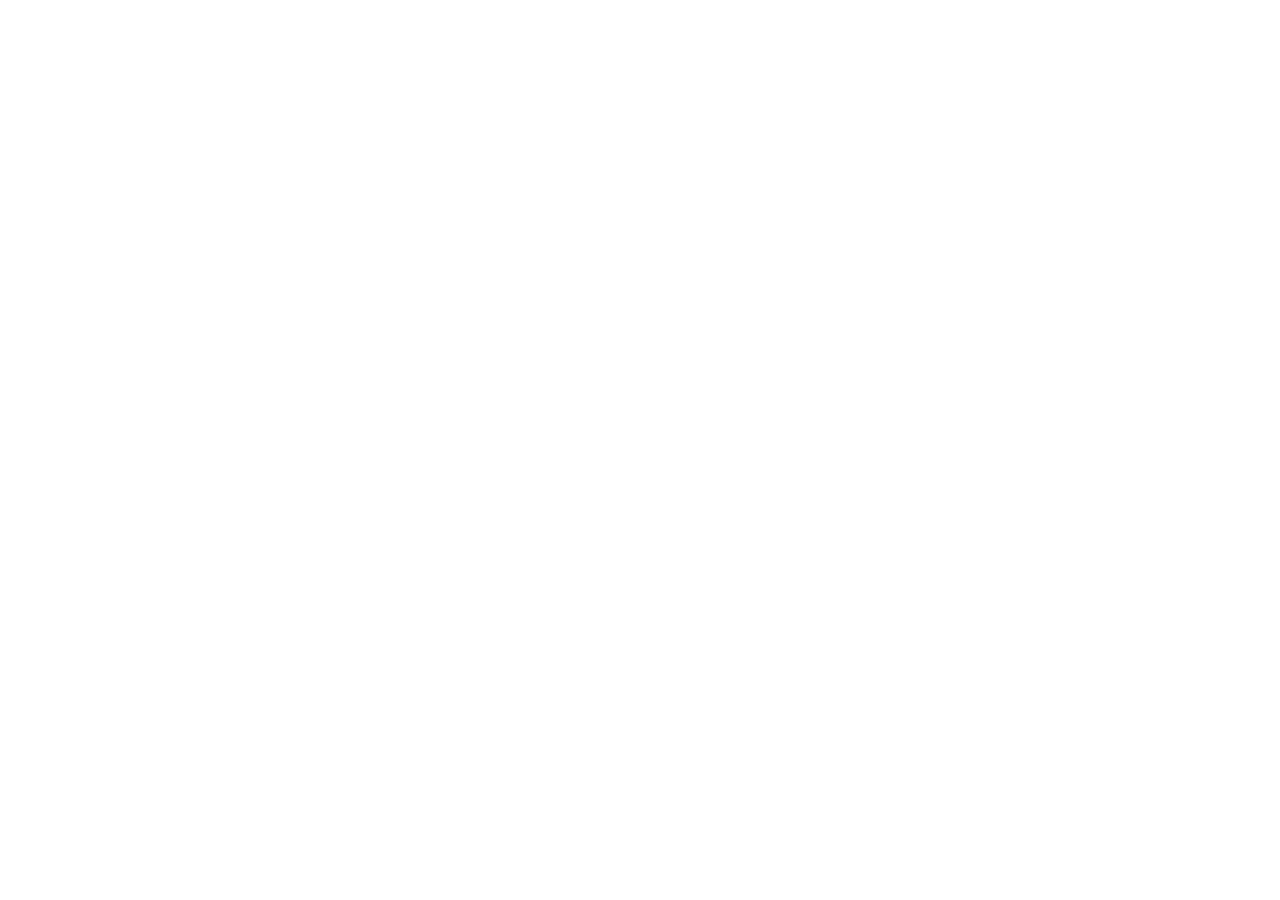
==== commit 8d37acd2: "Analytics and HTTPS" ====
--- a/index.html
+++ b/index.html
@@ -3,6 +3,13 @@
 <head>
   <meta charset="UTF-8">
   <meta name="viewport" content="width=device-width, initial-scale=1.0">
+  <script>
+    (function () {
+      if (window.location.protocol === 'http:') {
+        window.location.replace(`https://${window.location.host}${window.location.pathname}${window.location.search}${window.location.hash}`);
+      }
+    })();
+  </script>
   <title>Zone 2 For You | Heart rate calculator for your Zone 2 range</title>
   <meta name="description" content="Free Zone 2 heart rate calculator. Compare Karvonen, Maffetone, percent of max HR, and 220 minus age in one place. Get a clear range from the inputs you trust. Not medical advice.">
   <link rel="canonical" href="https://zone2foryou.com/">
@@ -31,6 +38,15 @@
   <!-- Favicons (paths relative to this HTML file; use same files on the live host) -->
   <link rel="icon" href="images/z24u-logo_dark.png" type="image/png">
   <link rel="apple-touch-icon" href="images/z24u-logo_dark.png">
+
+  <!-- Google tag (gtag.js) -->
+  <script async src="https://www.googletagmanager.com/gtag/js?id=G-95GMLXCSTF"></script>
+  <script>
+    window.dataLayer = window.dataLayer || [];
+    function gtag(){dataLayer.push(arguments);}
+    gtag('js', new Date());
+    gtag('config', 'G-95GMLXCSTF');
+  </script>
 
   <script type="application/ld+json">
   {
@@ -1134,6 +1150,11 @@
 
 <script>
 /* Reload / refresh: scroll to top (see head script for scrollRestoration). */
+function trackEvent(eventName, params) {
+  if (typeof window.gtag !== 'function') return;
+  window.gtag('event', eventName, params || {});
+}
+
 function scrollDocumentToTop() {
   window.scrollTo({ top: 0, left: 0, behavior: 'auto' });
 }
@@ -1174,6 +1195,7 @@
     const btn = document.getElementById('fit-' + l);
     if (btn) btn.classList.toggle('active', l === level);
   });
+  trackEvent('fitness_level_selected', { fitness_level: level });
 }
 
 /* ════════════════════════════════════════════
@@ -1343,10 +1365,18 @@
   try {
     if (navigator.share) {
       await navigator.share({ title: 'Zone 2 For You', text: text, url: url });
+      trackEvent('share_zone2', {
+        share_method: 'native_share',
+        zone2_low: lo,
+        zone2_high: hi
+      });
       return;
     }
   } catch (e) {
-    if (e && e.name === 'AbortError') return;
+    if (e && e.name === 'AbortError') {
+      trackEvent('share_zone2_cancelled', { share_method: 'native_share' });
+      return;
+    }
   }
   const full = text + (url ? '\n' + url : '');
   try {
@@ -1358,10 +1388,20 @@
       label.textContent = prev;
       btn.disabled = false;
     }, 2200);
+    trackEvent('share_zone2', {
+      share_method: 'clipboard',
+      zone2_low: lo,
+      zone2_high: hi
+    });
     return;
   } catch (e) {
     /* clipboard may be unavailable */
   }
+  trackEvent('share_zone2', {
+    share_method: 'manual_copy_prompt',
+    zone2_low: lo,
+    zone2_high: hi
+  });
   window.prompt('Copy this text:', full);
 }
 
@@ -1447,7 +1487,11 @@
   const rhr   = rhrVal   ? parseInt(rhrVal)   : null;
   const maxHR = maxHRVal ? parseInt(maxHRVal) : null;
 
-  if (!age || age < 15 || age > 80) { document.getElementById('age').focus(); return; }
+  if (!age || age < 15 || age > 80) {
+    trackEvent('calculate_zone2_validation_error', { field: 'age' });
+    document.getElementById('age').focus();
+    return;
+  }
 
   const formulas  = computeFormulas(age, rhr, maxHR);
   const consensus = computeConsensus(formulas);
@@ -1456,6 +1500,14 @@
   const featured = formulas.find(x => x.featured);
   const bestNote = featured ? getBestForYouExplanation(featured.id, rhr, maxHR) : '';
   renderChart(formulas, consensus, scale, bestNote);
+  trackEvent('calculate_zone2', {
+    fitness_level: fitnessLevel,
+    has_resting_hr: rhr !== null,
+    has_max_hr: maxHR !== null,
+    featured_formula: featured ? featured.id : 'none',
+    consensus_low: consensus.low,
+    consensus_high: consensus.high
+  });
 
   // Chips
   document.getElementById('chips').innerHTML = [
@@ -1478,6 +1530,7 @@
   document.getElementById('results').classList.remove('visible');
   document.getElementById('form-card').classList.remove('hidden');
   requestAnimationFrame(() => scrollToCalculateSectionHead());
+  trackEvent('back_to_inputs');
 }
 
 /* ════════════════════════════════════════════
@@ -1549,8 +1602,32 @@
     heroCalc.addEventListener('click', (e) => {
       e.preventDefault();
       scrollToCalculateSectionHead();
+      trackEvent('hero_cta_click', { destination: 'calculate' });
     });
   }
+
+  document.querySelectorAll('.steps-inner .step').forEach(step => {
+    step.addEventListener('click', () => {
+      const labelEl = step.querySelector('.step-label');
+      const destination = step.getAttribute('href') || '';
+      trackEvent('step_navigation_click', {
+        step_label: labelEl ? labelEl.textContent.trim().toLowerCase() : 'unknown',
+        destination: destination.replace('#', '')
+      });
+    });
+  });
+
+  document.querySelectorAll('a[href]').forEach(link => {
+    link.addEventListener('click', () => {
+      const href = link.getAttribute('href') || '';
+      const isExternal = /^https?:\/\//i.test(href);
+      if (!isExternal) return;
+      trackEvent('outbound_link_click', {
+        link_url: href,
+        link_text: (link.textContent || '').trim().slice(0, 80)
+      });
+    });
+  });
 
   sectionOrder.forEach(id => {
     const el = document.getElementById(id);
@@ -1572,6 +1649,7 @@
   document.getElementById('tips-card').classList.toggle('visible',  hasOne);
   document.getElementById('product-grid').classList.toggle('visible', !hasOne);
   document.getElementById('aff-note').style.display = hasOne ? 'none' : '';
+  trackEvent('strap_toggle', { has_chest_strap: hasOne });
 
 }
 
